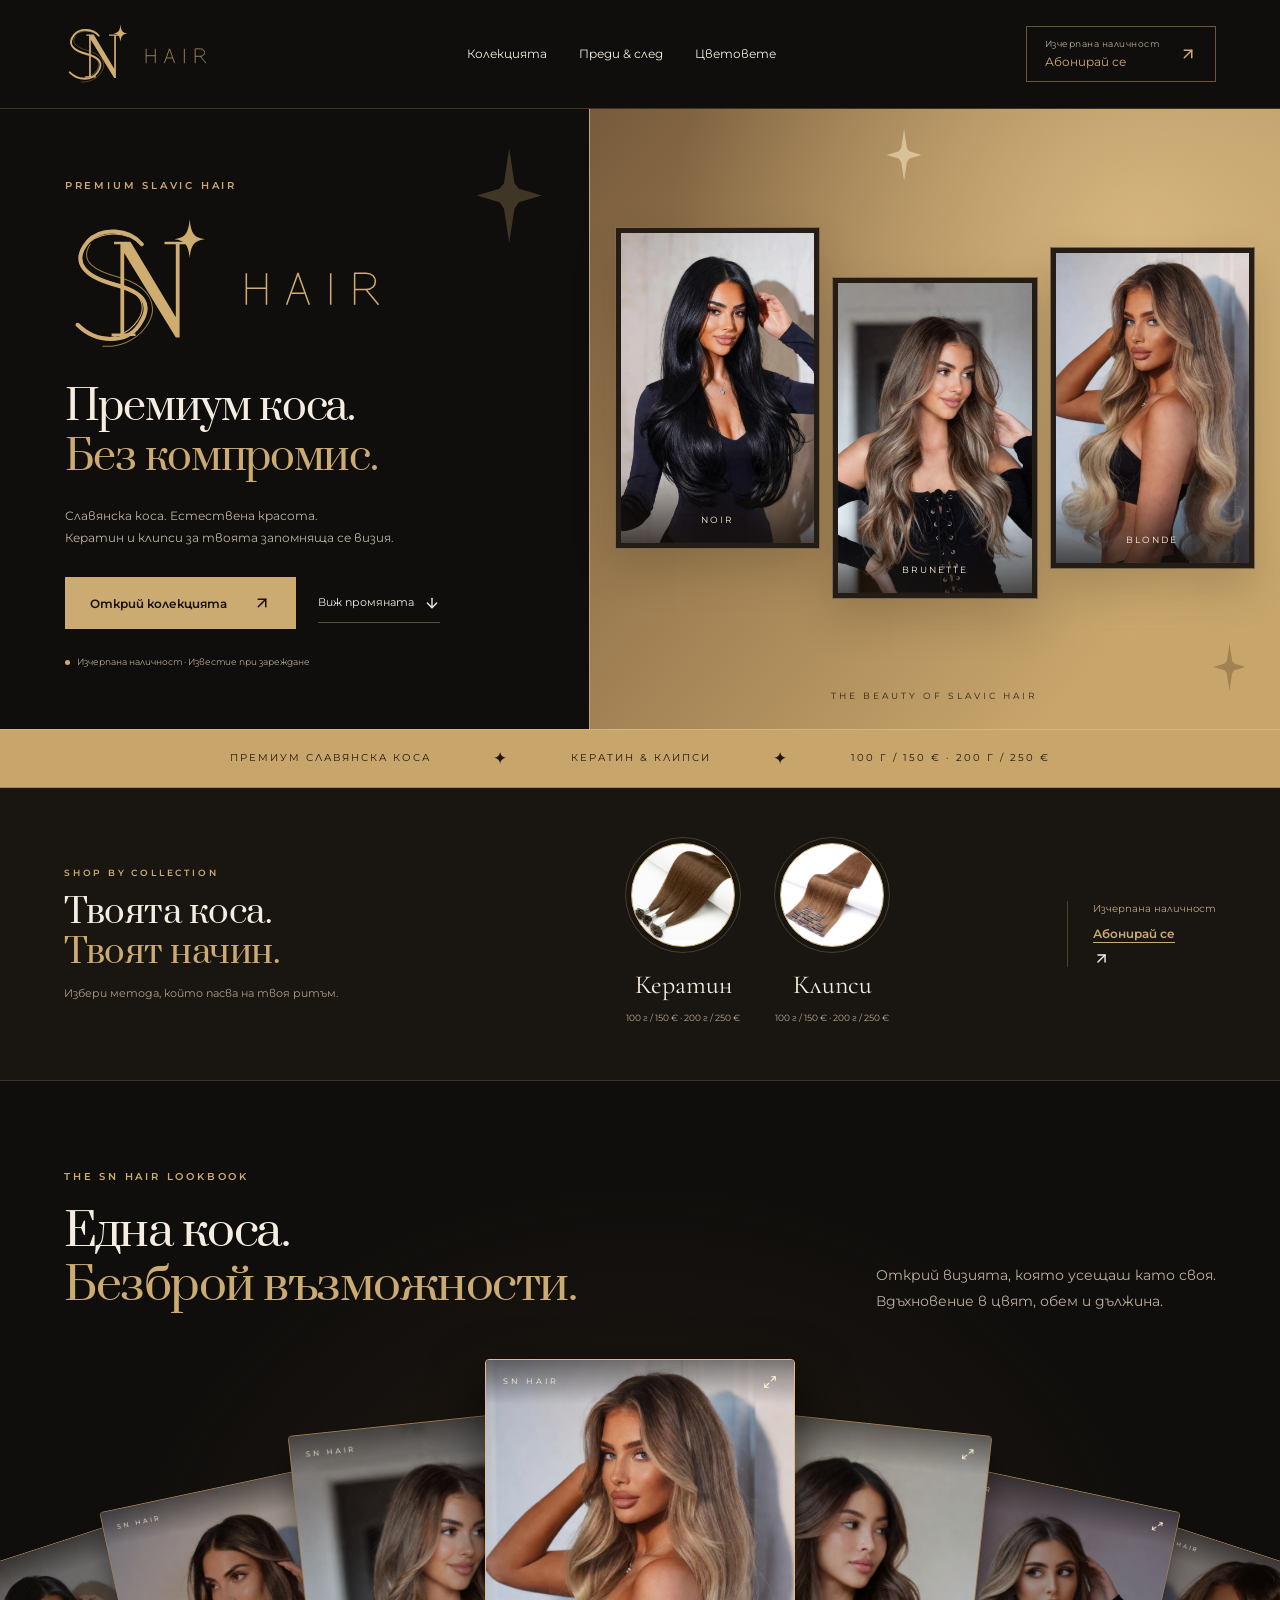
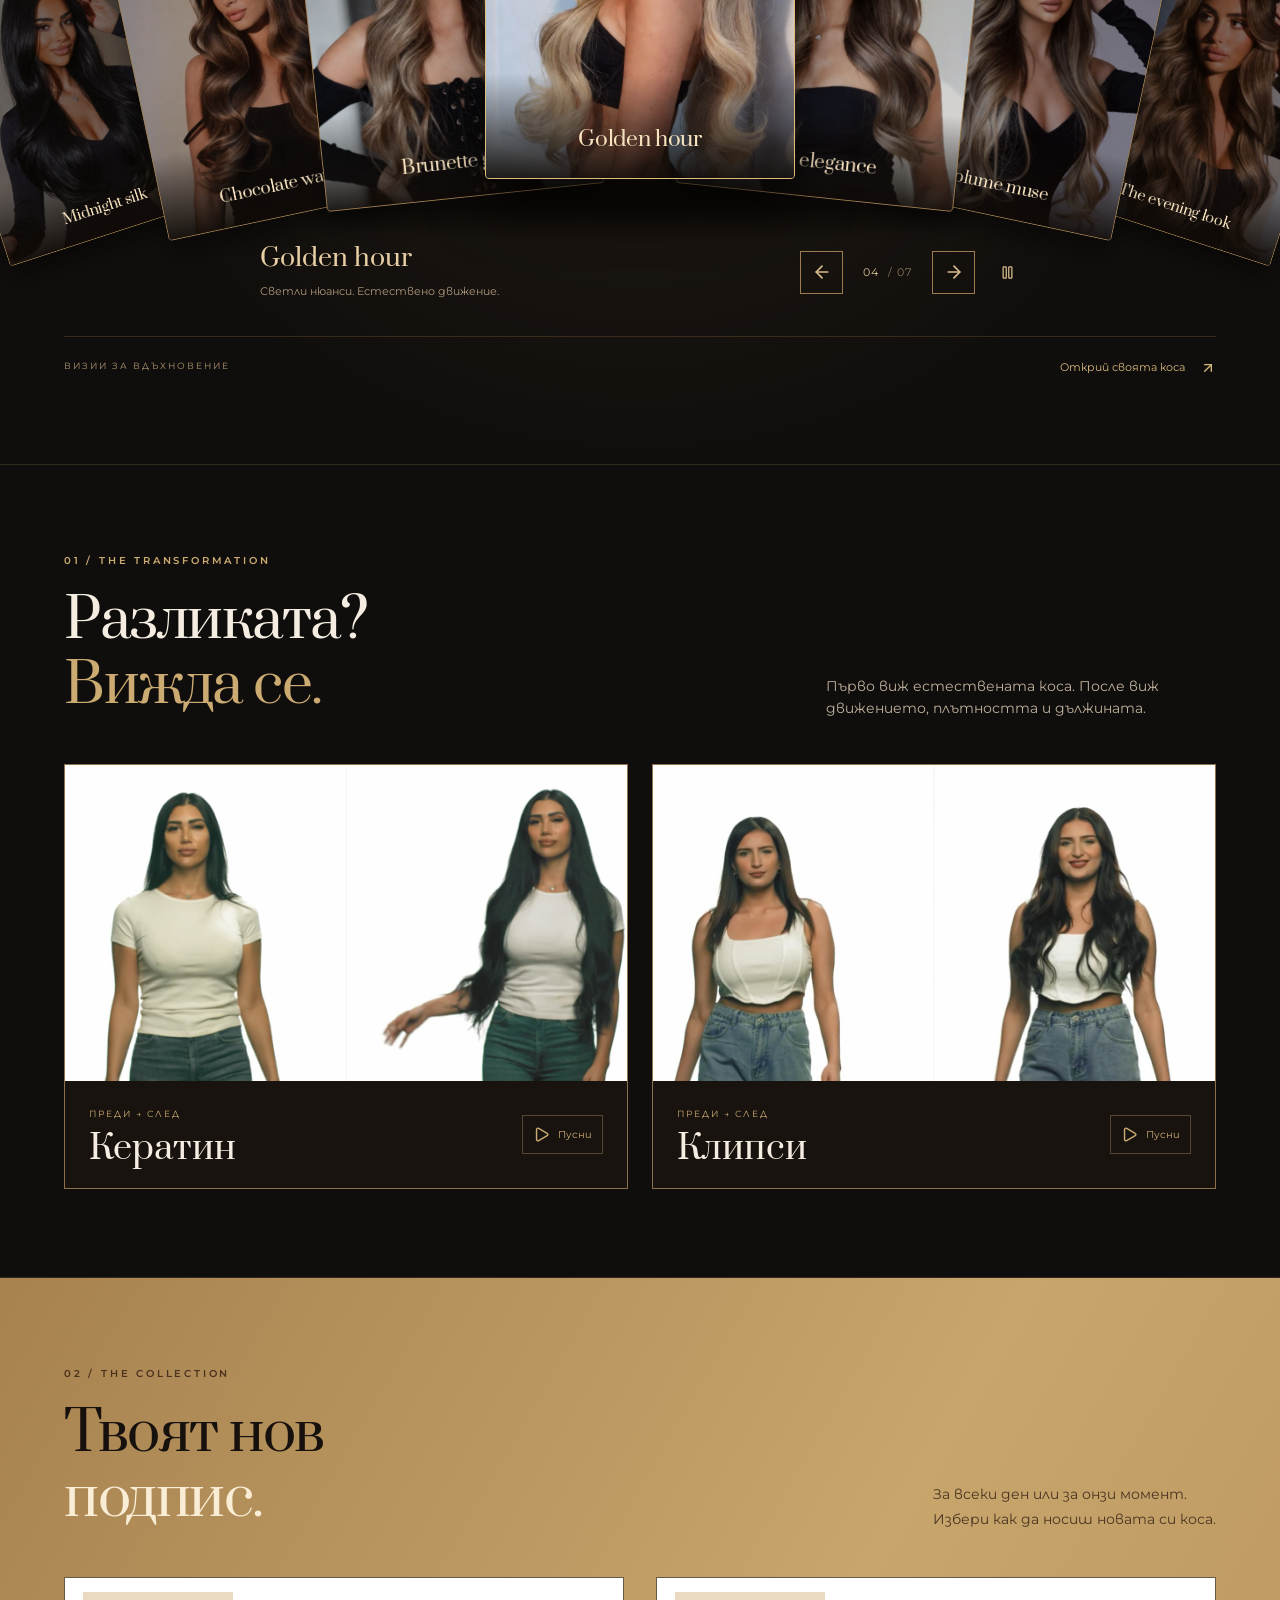
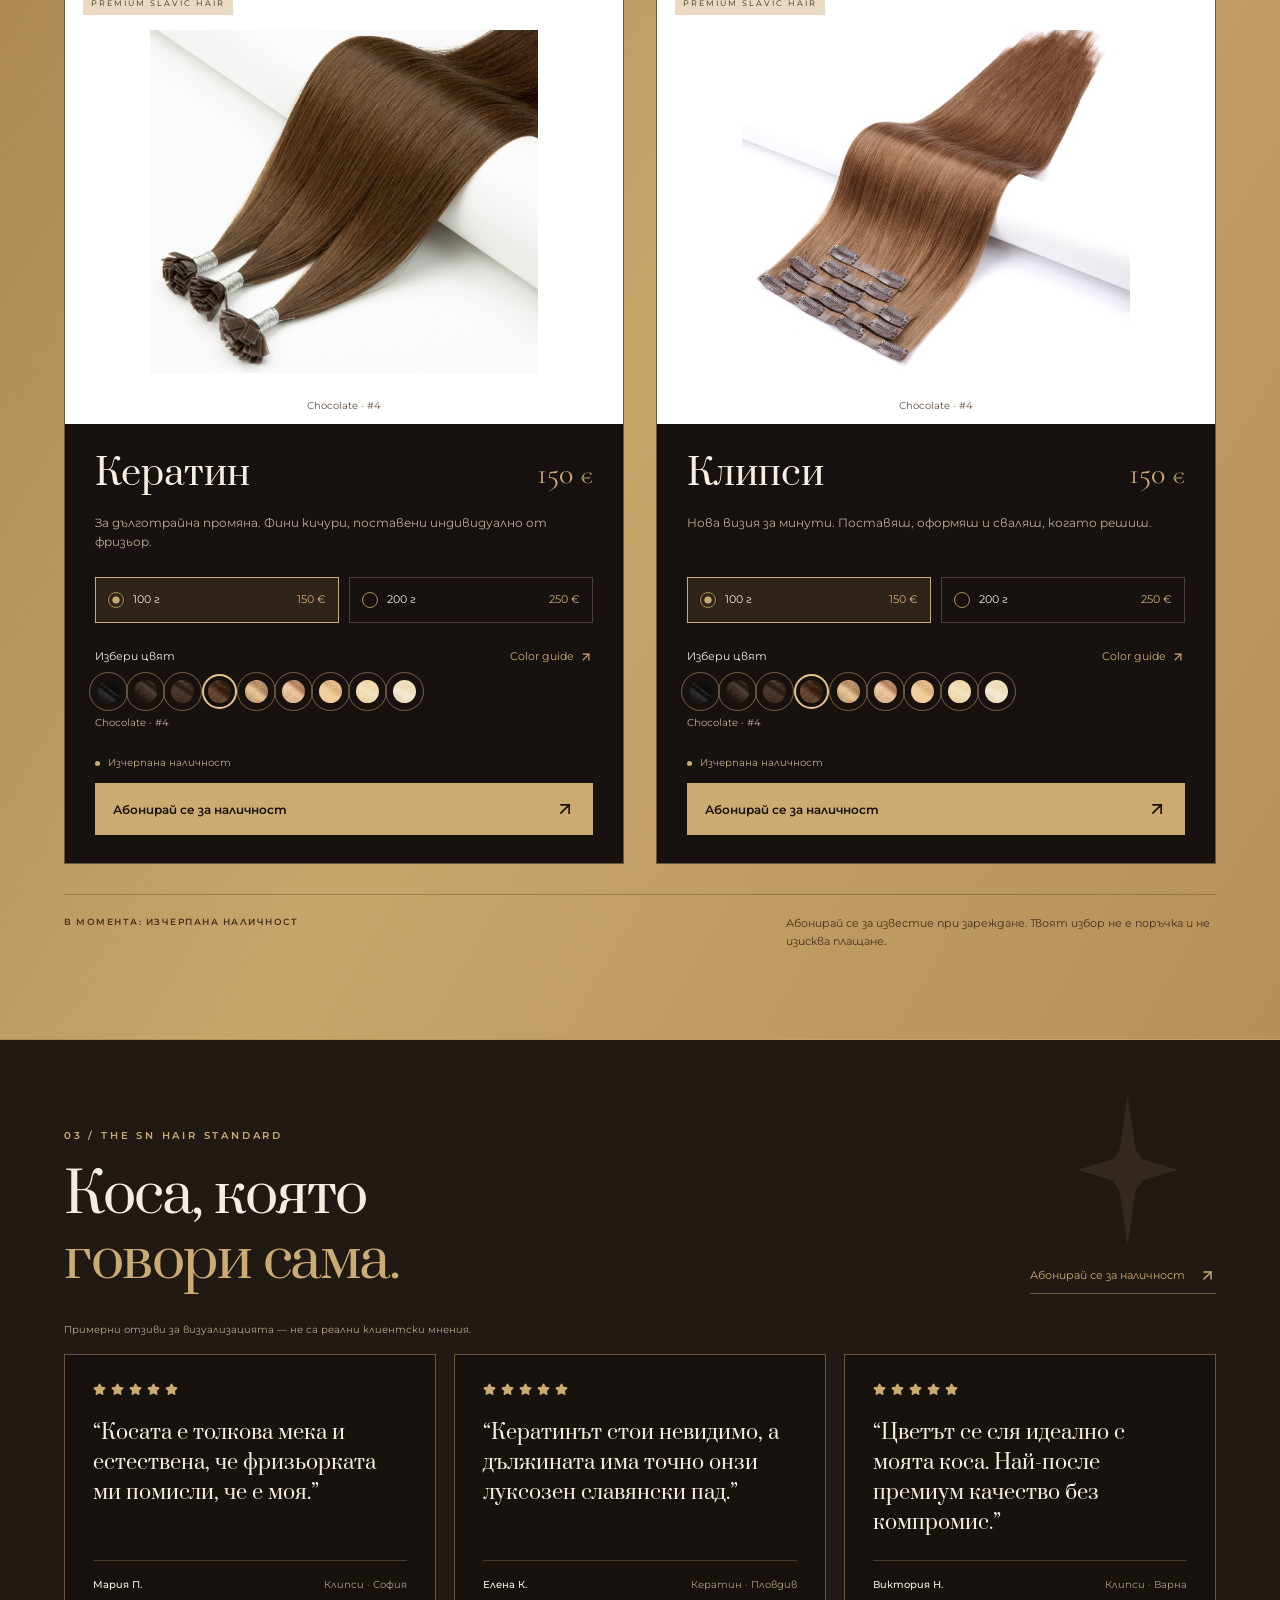
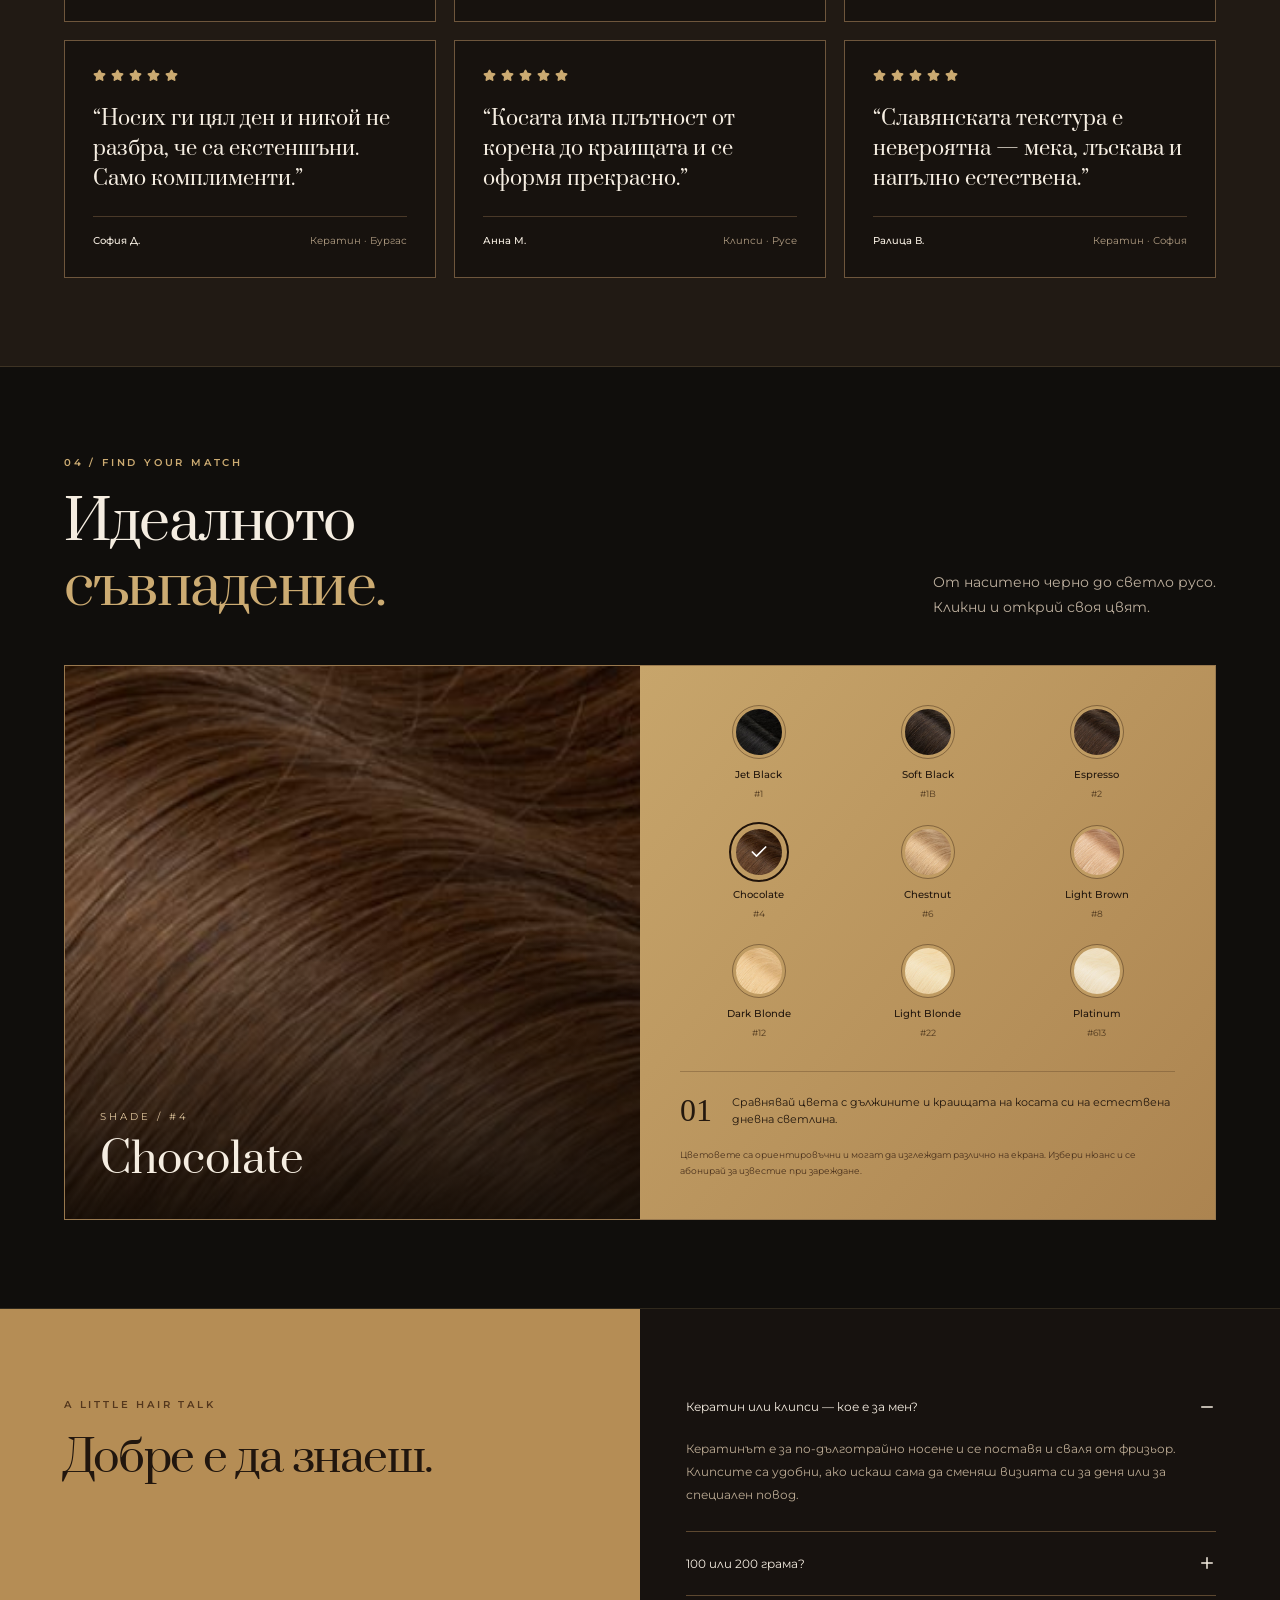
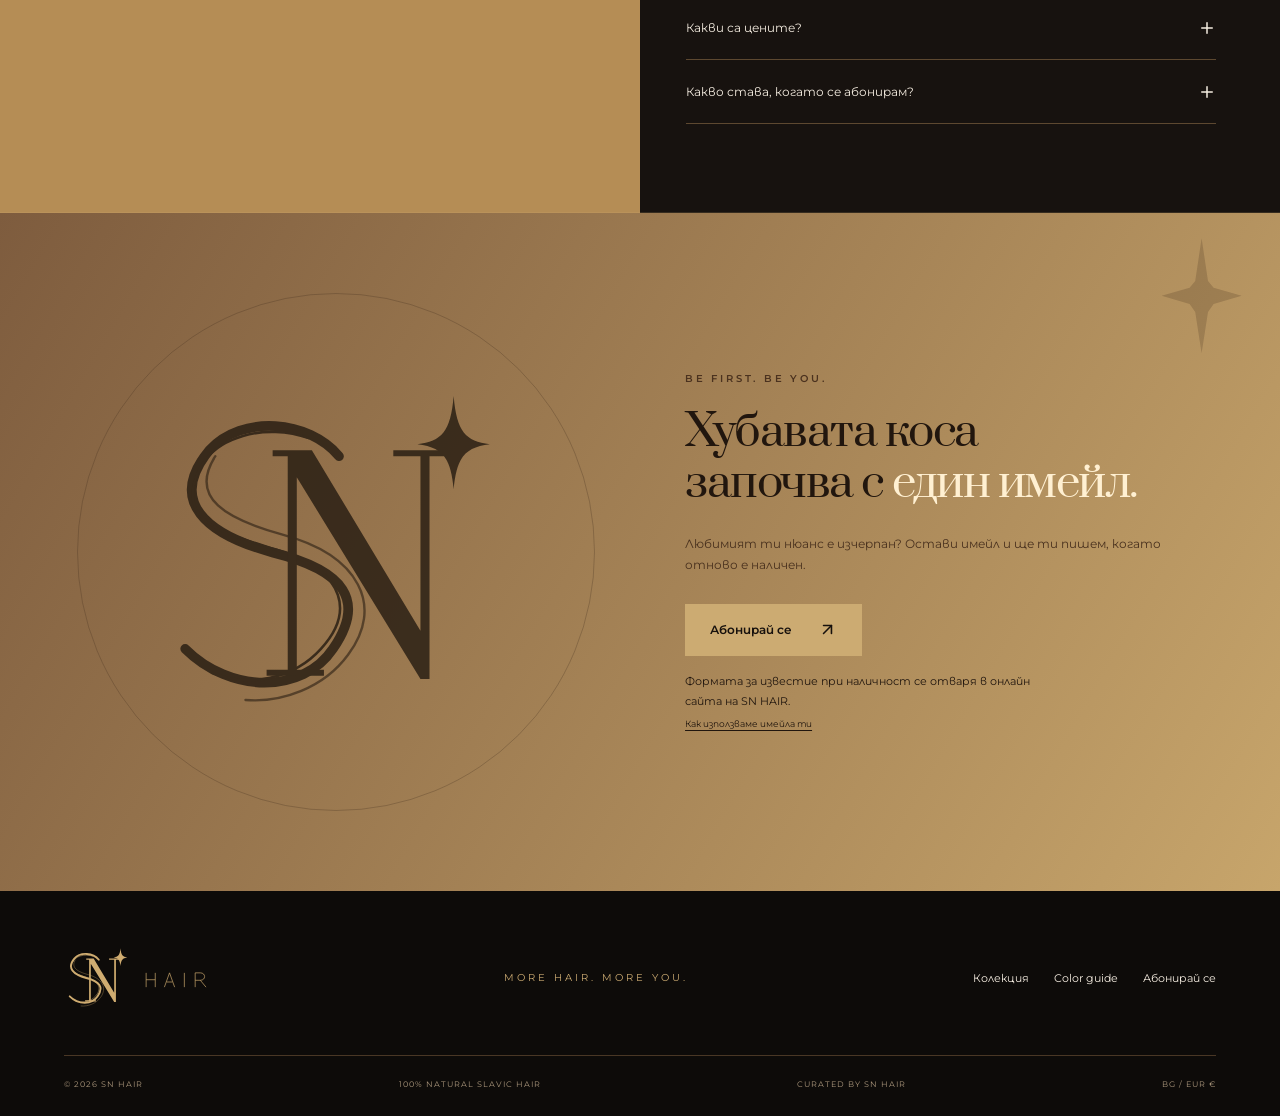
==== index.html @ db00b66c "Add files via upload" ====
<!doctype html><html lang="bg"><head><meta charset="utf-8"><meta name="viewport" content="width=device-width,initial-scale=1"><meta name="theme-color" content="#100e0c"><meta name="description" content="SN HAIR — премиум славянска коса. Кератин и клипси. 100 г — 150 €, 200 г — 250 €."><title>SN HAIR — Премиум славянска коса</title><link rel="icon" type="image/svg+xml" href="./favicon.svg"><link rel="stylesheet" href="./style.css"><script defer src="./main.js"></script></head><body><div id="root"></div><noscript>За разглеждане на колекцията включи JavaScript в браузъра си.</noscript></body></html>
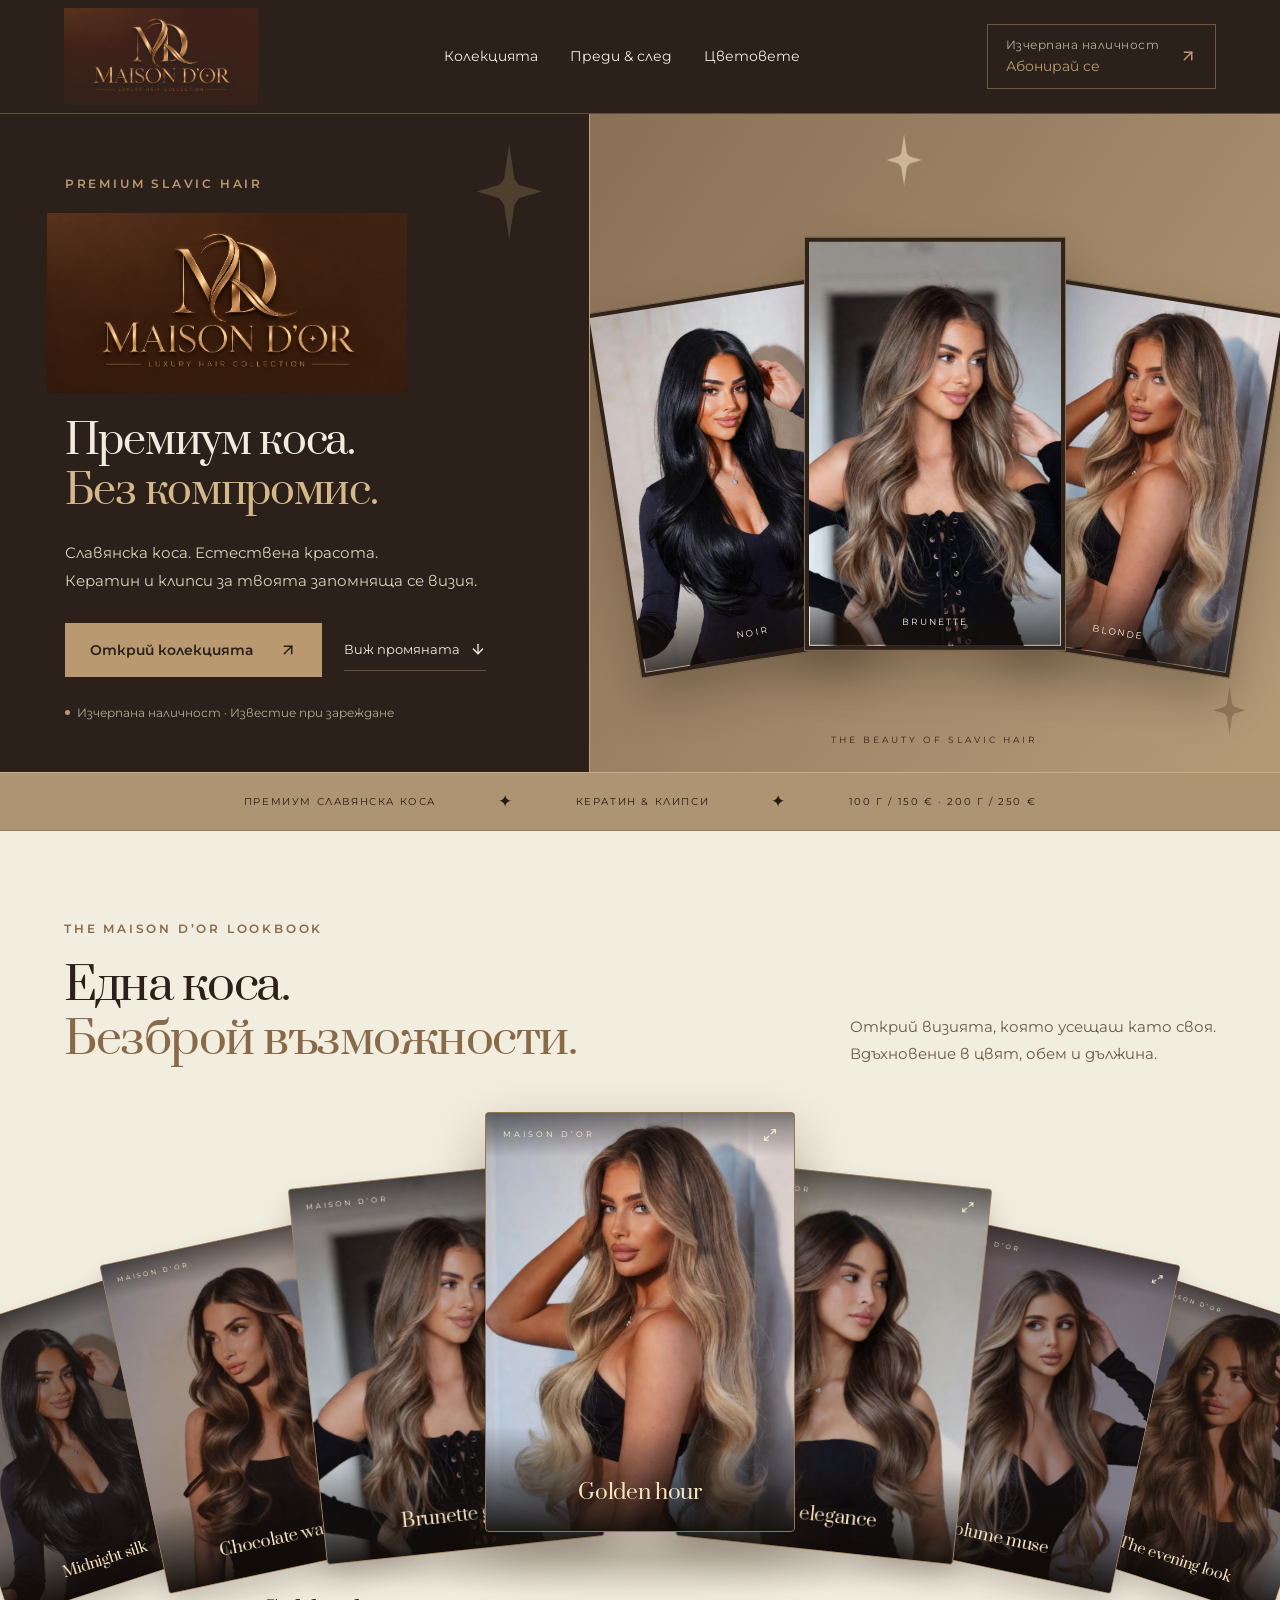
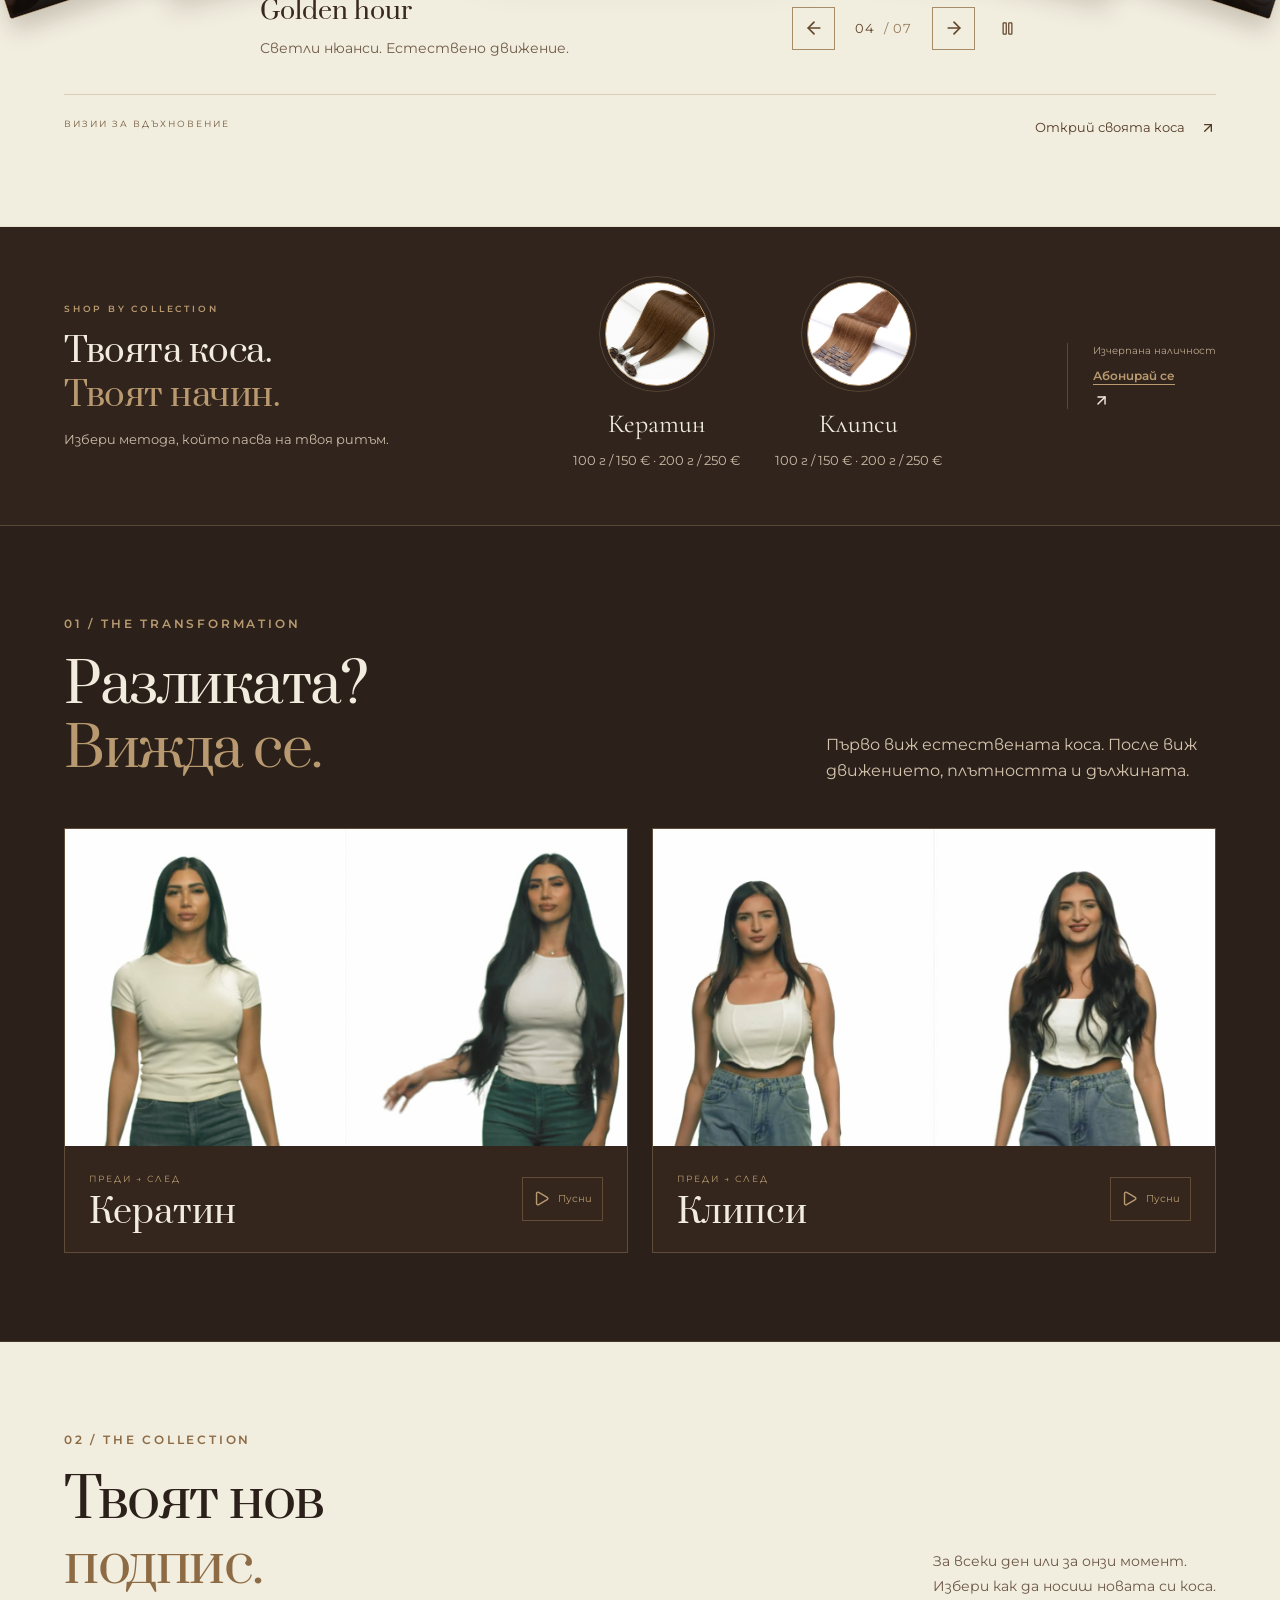
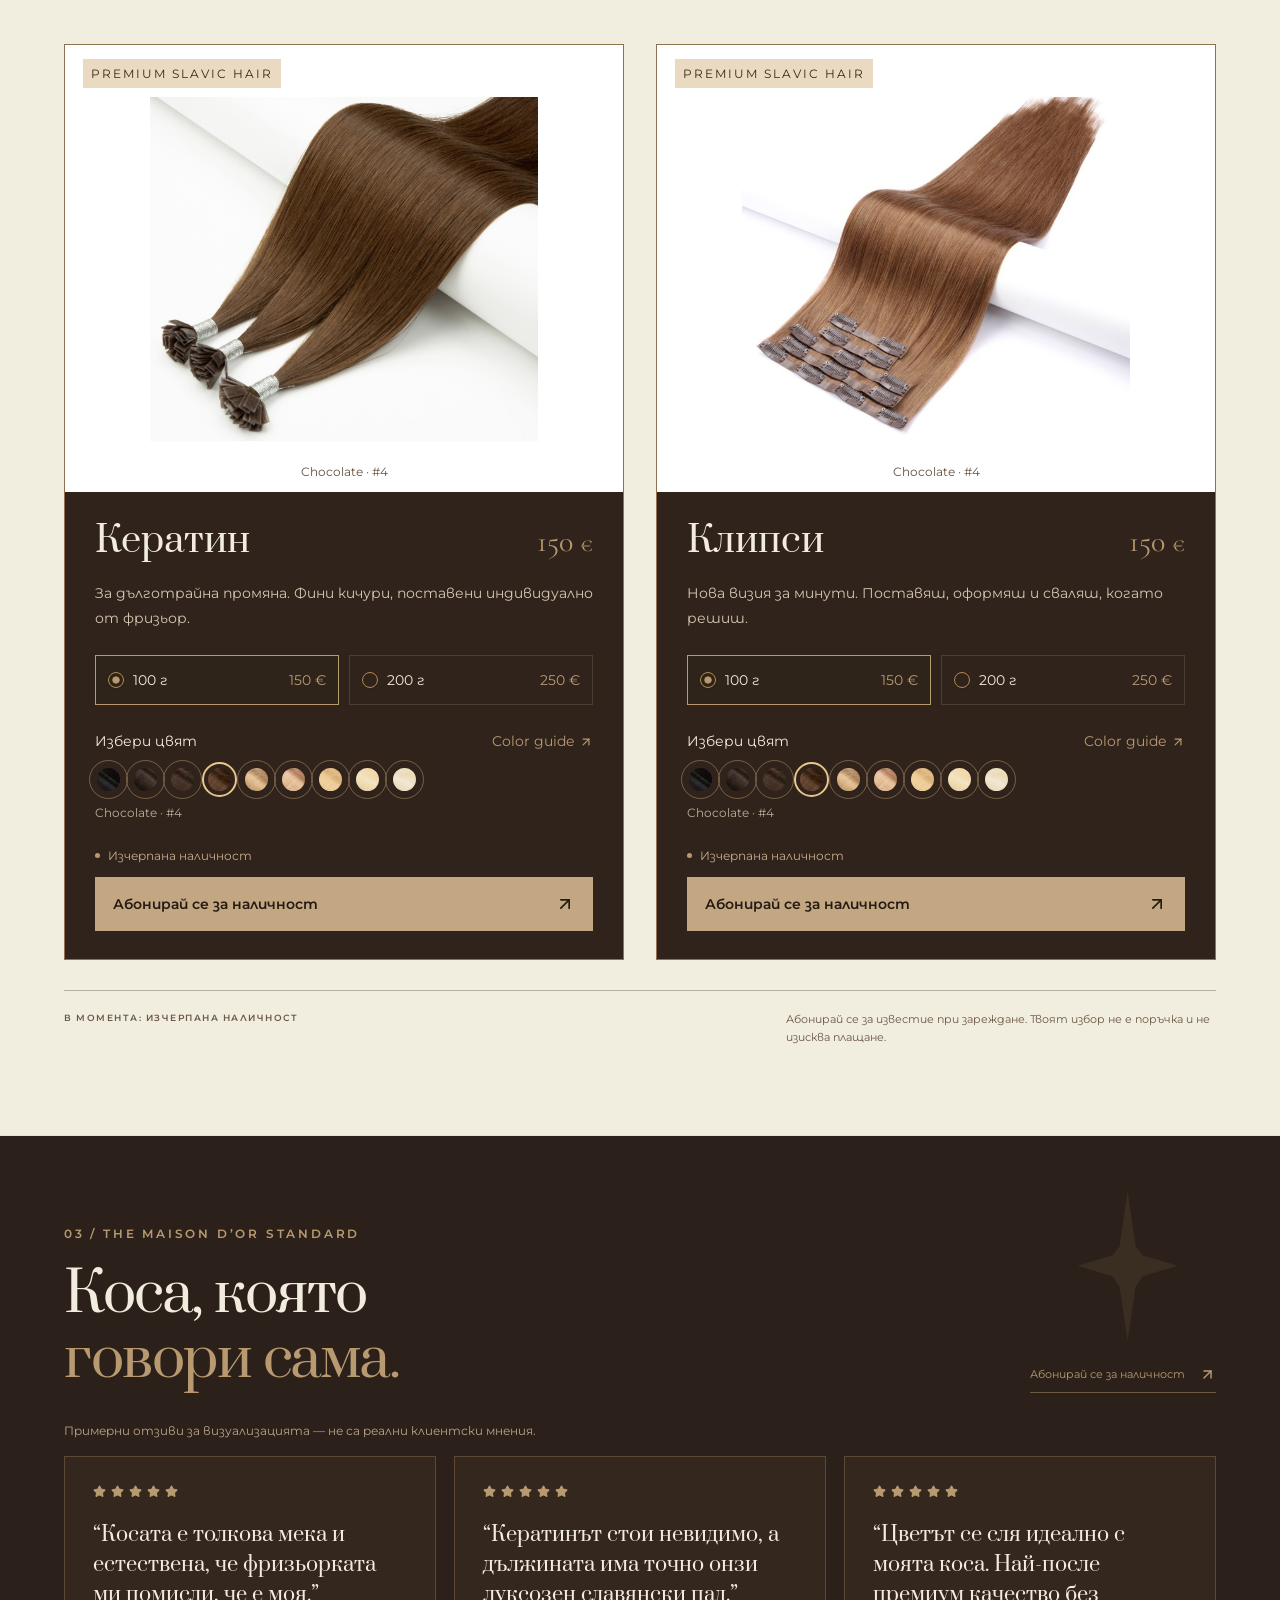
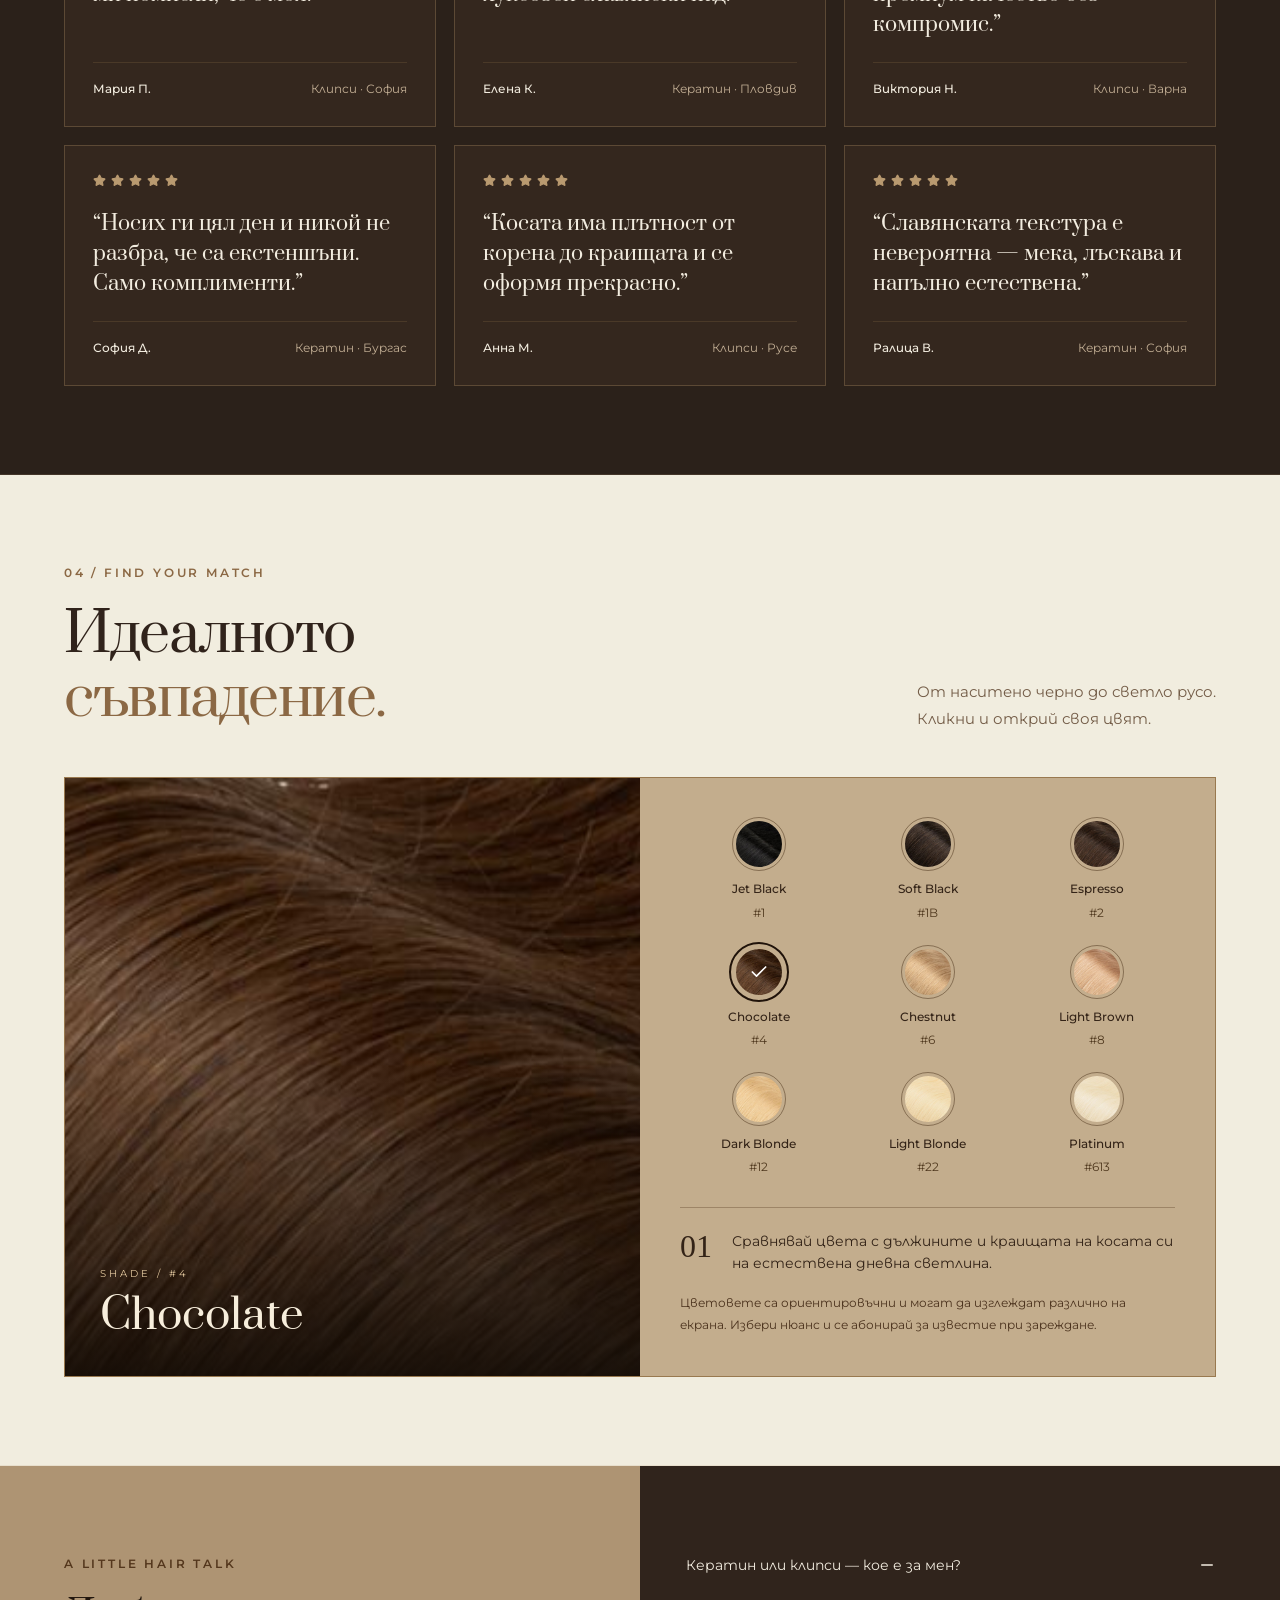
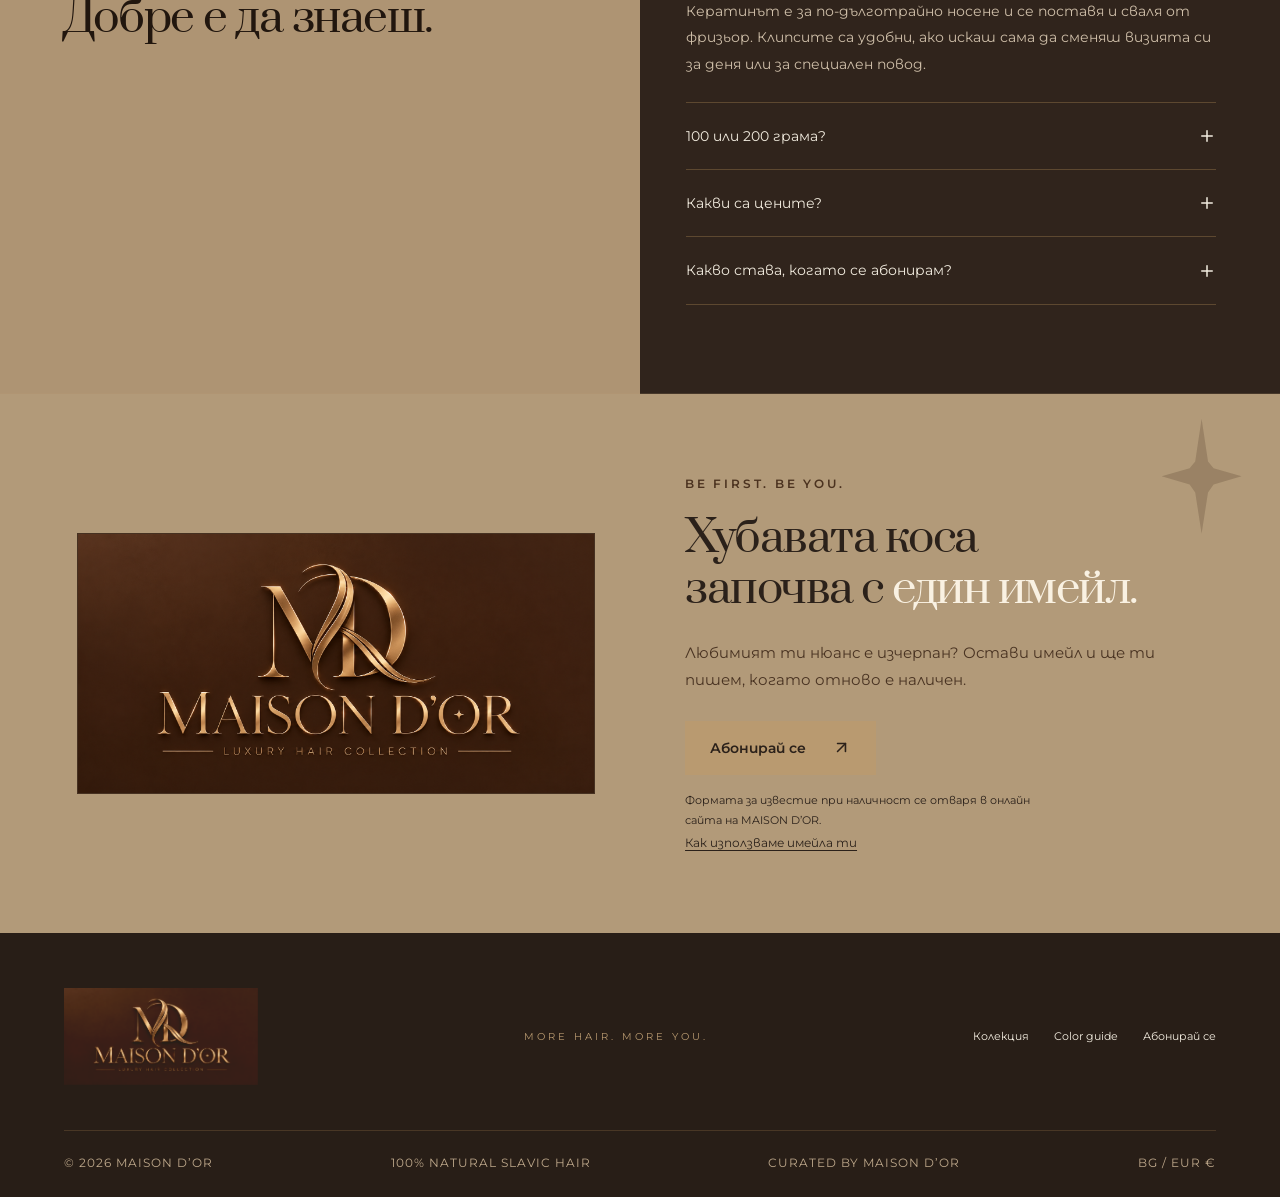
==== commit 97ed3158: "Add files via upload" ====
--- a/index.html
+++ b/index.html
@@ -1 +1 @@
-<!doctype html><html lang="bg"><head><meta charset="utf-8"><meta name="viewport" content="width=device-width,initial-scale=1"><meta name="theme-color" content="#100e0c"><meta name="description" content="SN HAIR — премиум славянска коса. Кератин и клипси. 100 г — 150 €, 200 г — 250 €."><title>SN HAIR — Премиум славянска коса</title><link rel="icon" type="image/svg+xml" href="./favicon.svg"><link rel="stylesheet" href="./style.css"><script defer src="./main.js"></script></head><body><div id="root"></div><noscript>За разглеждане на колекцията включи JavaScript в браузъра си.</noscript></body></html>+<!doctype html><html lang="bg"><head><meta charset="utf-8"><meta name="viewport" content="width=device-width,initial-scale=1"><meta name="theme-color" content="#2b211a"><meta name="description" content="MAISON D’OR — премиум славянска коса. Кератин и клипси. 100 г — 150 €, 200 г — 250 €."><title>MAISON D’OR — Премиум славянска коса</title><link rel="icon" type="image/svg+xml" href="./favicon.svg"><link rel="stylesheet" href="./style.css"><script defer src="./main.js"></script></head><body><div id="root"></div><noscript>За разглеждане на колекцията включи JavaScript в браузъра си.</noscript></body></html>
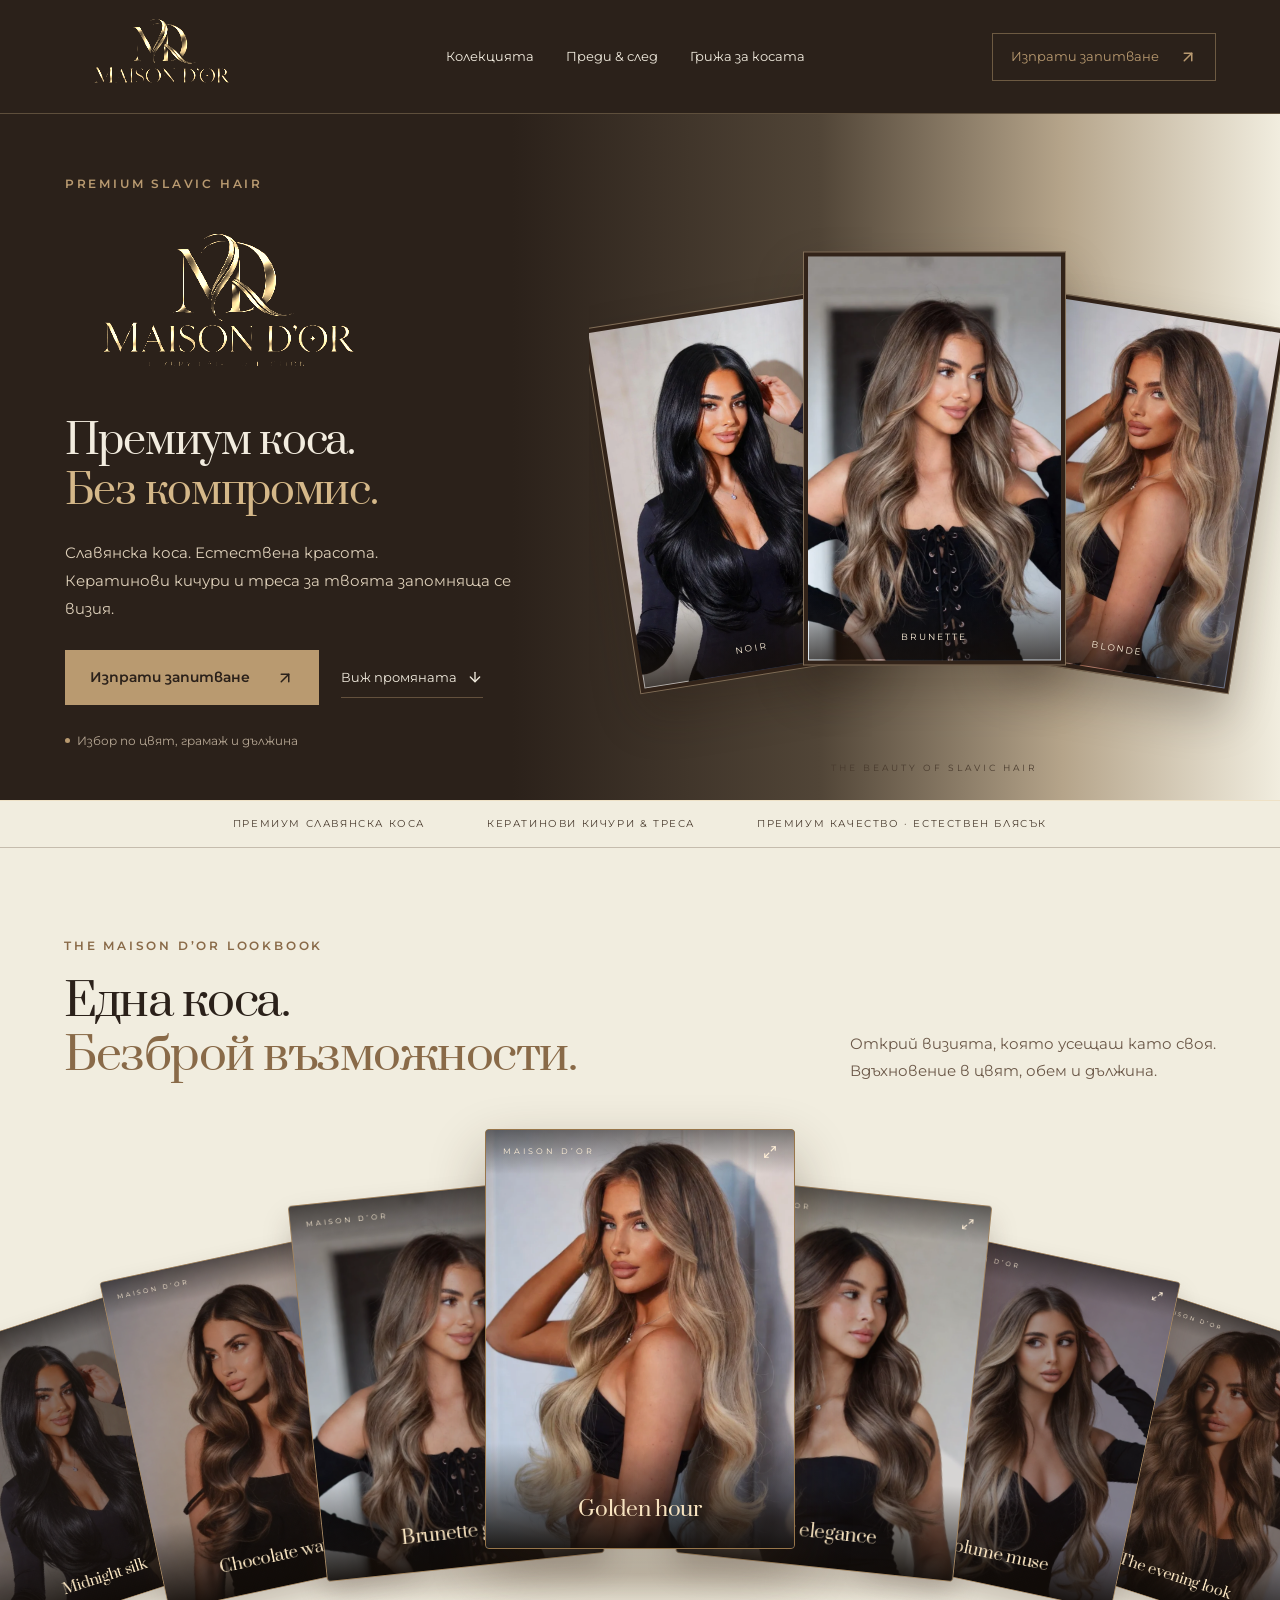
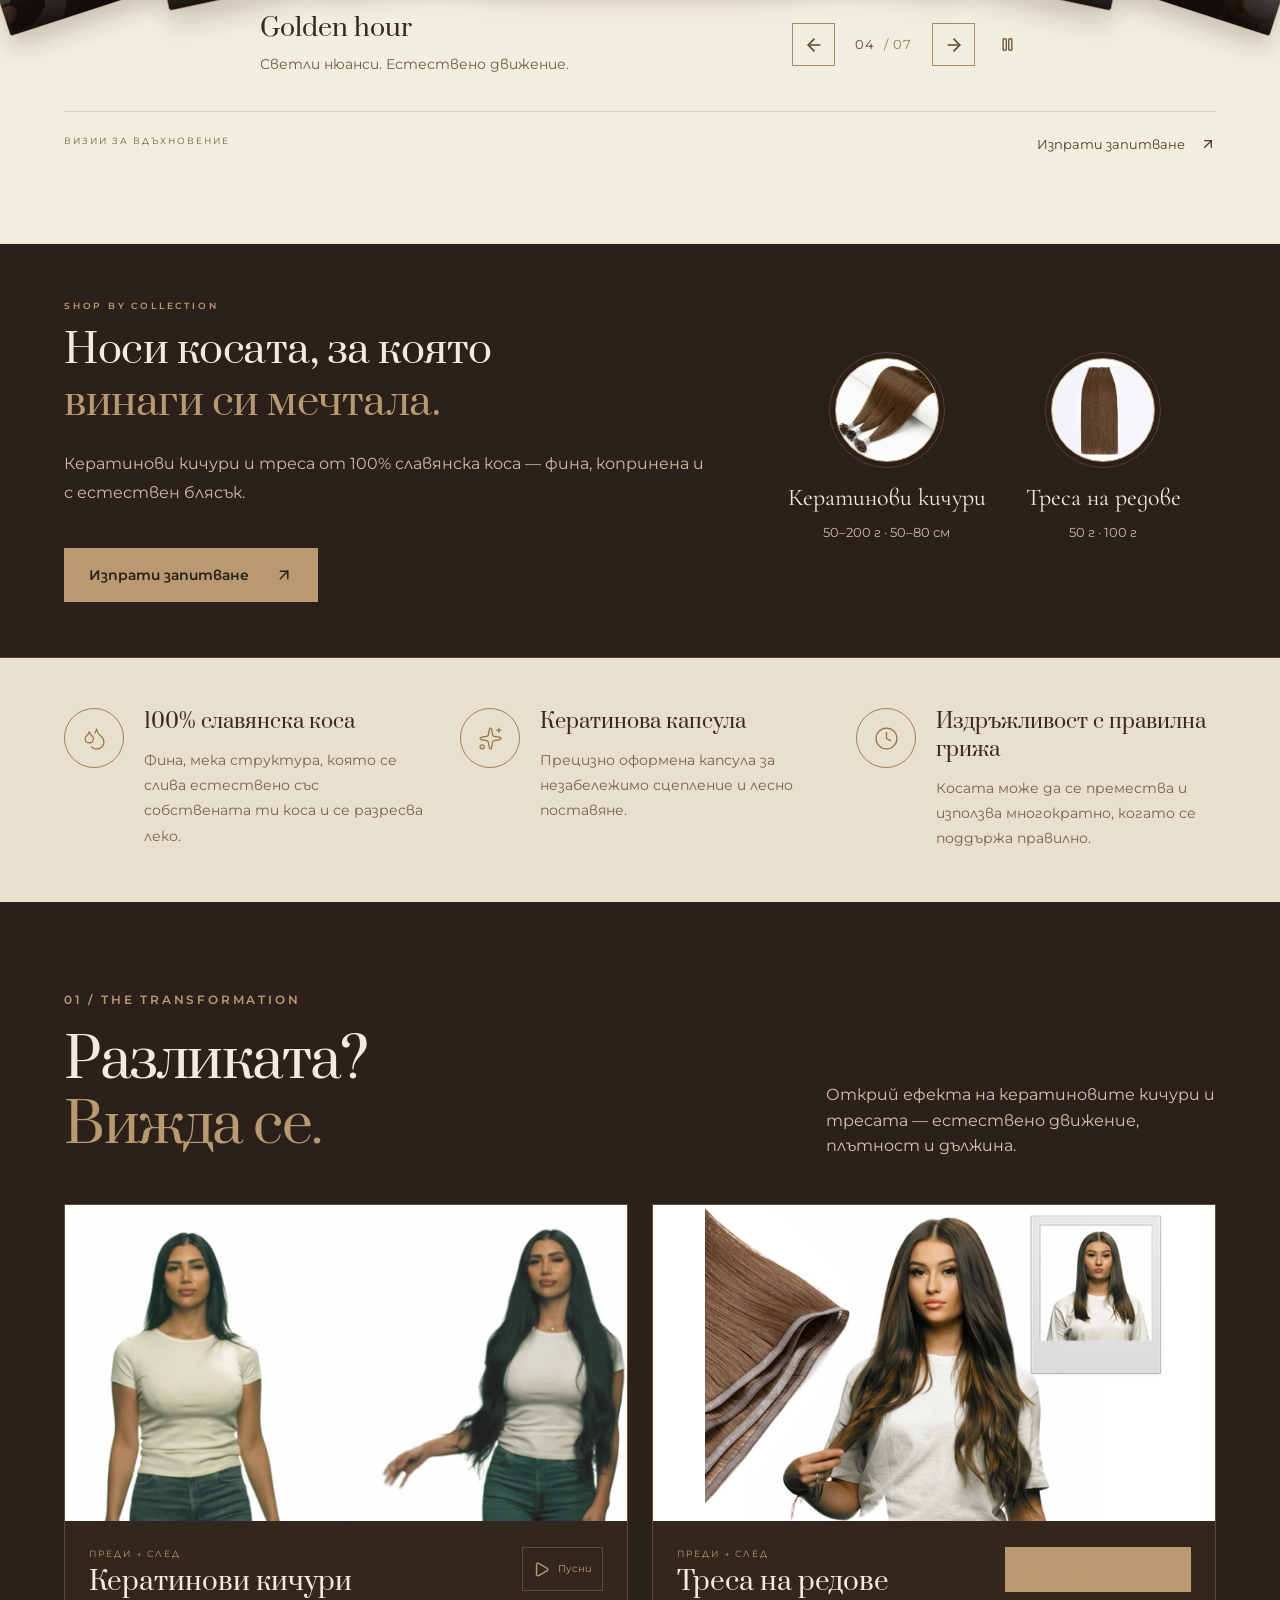
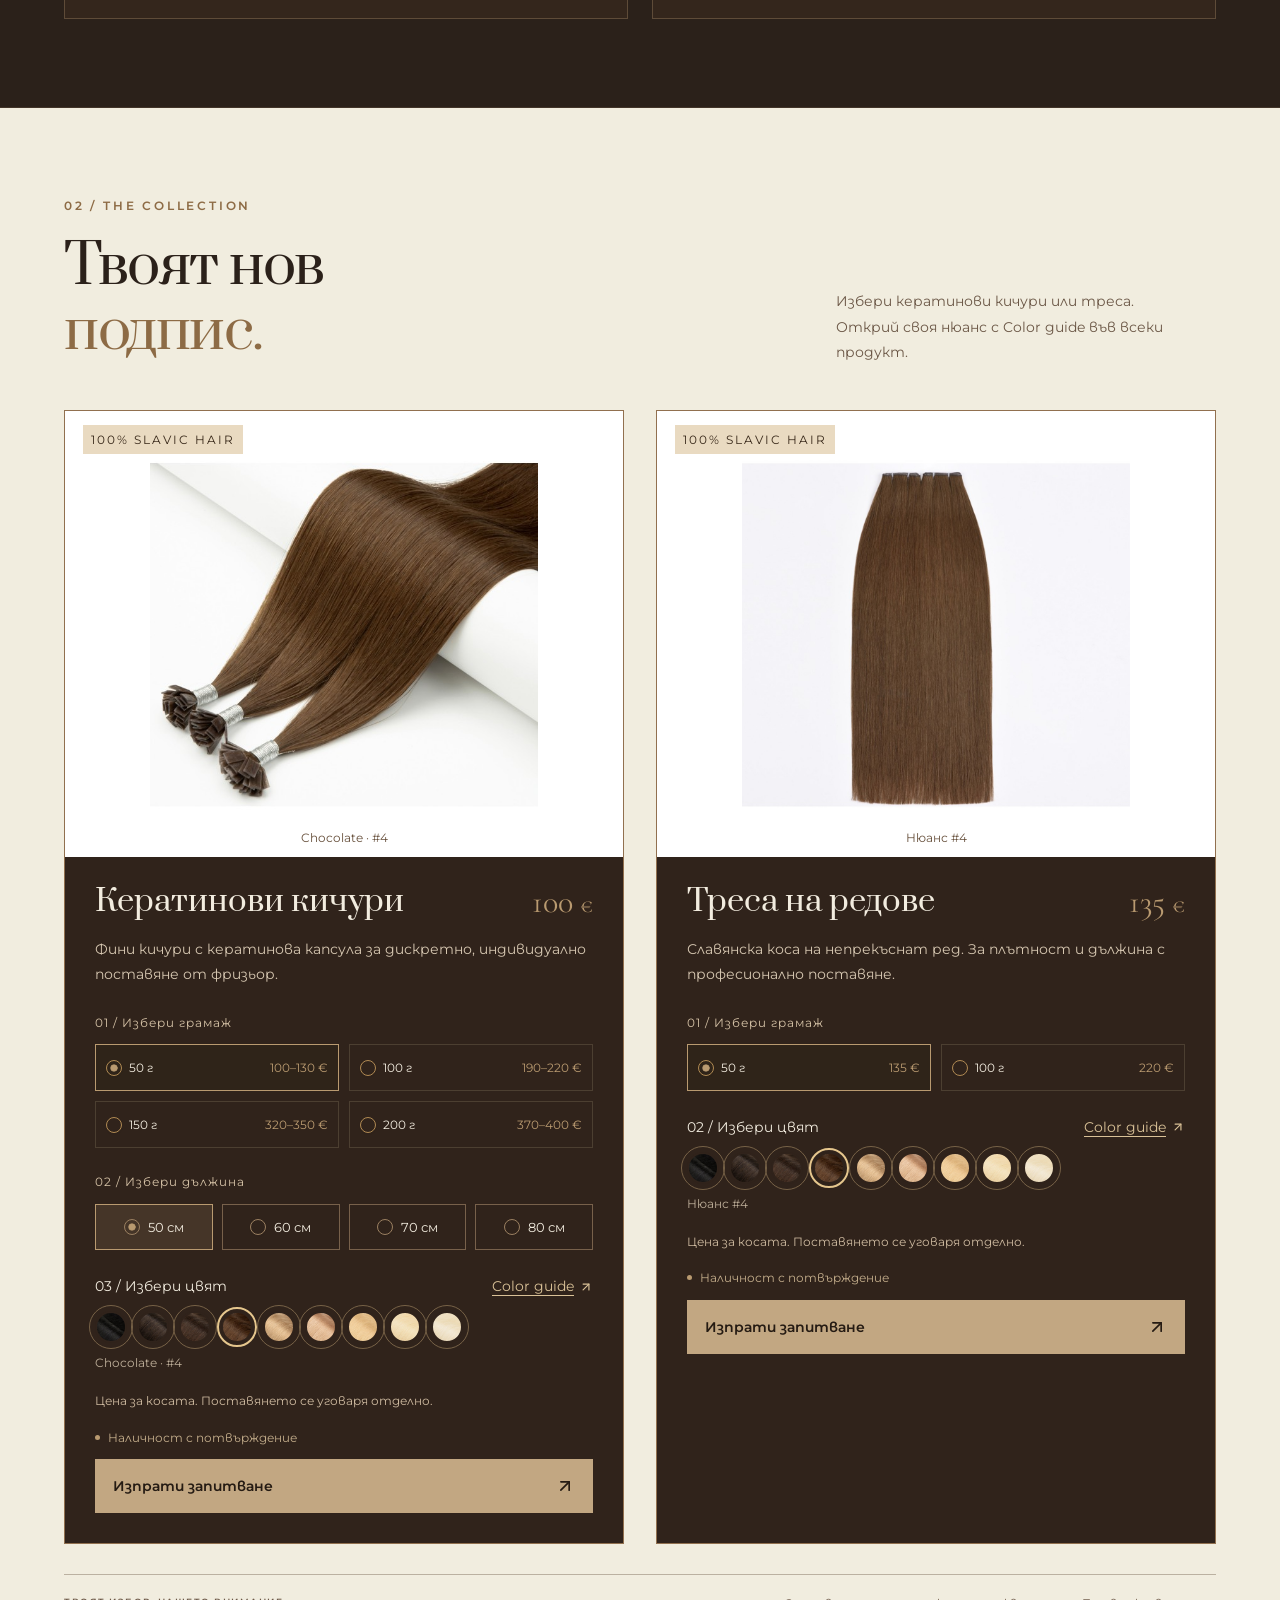
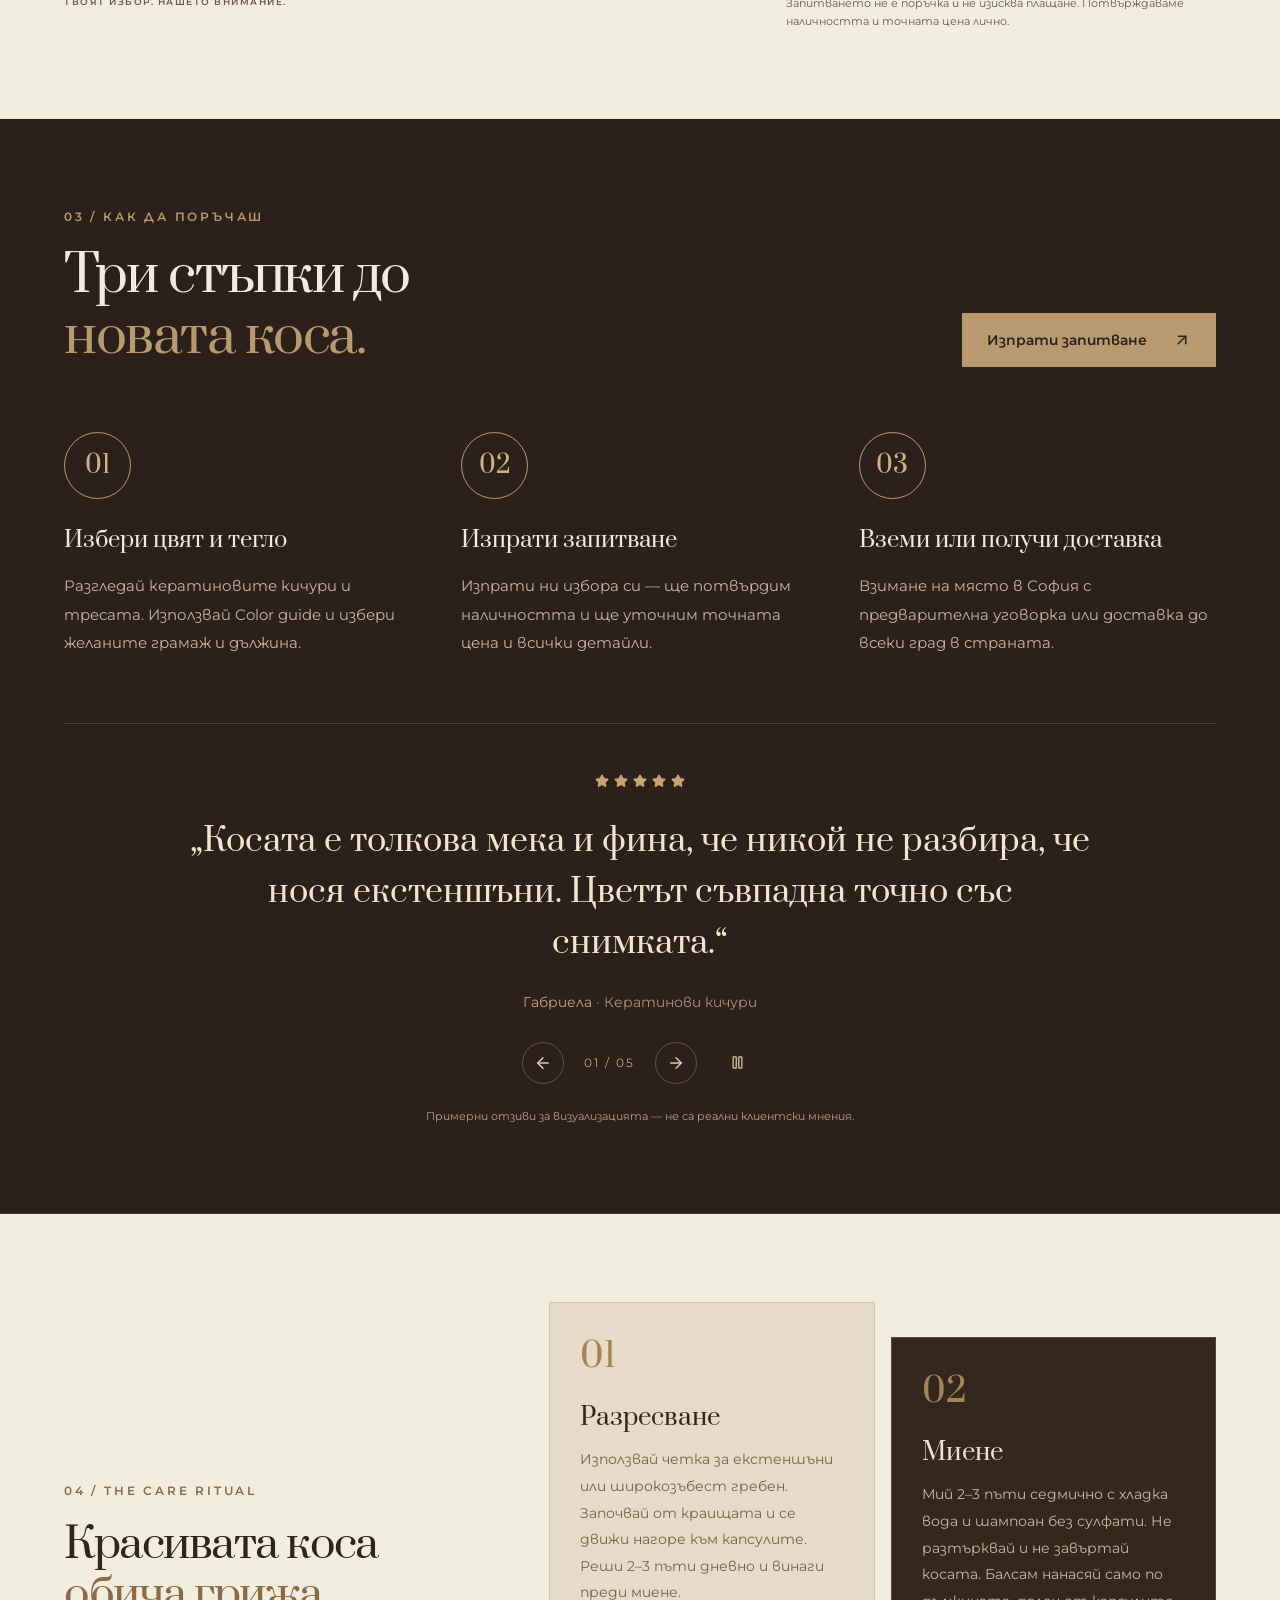
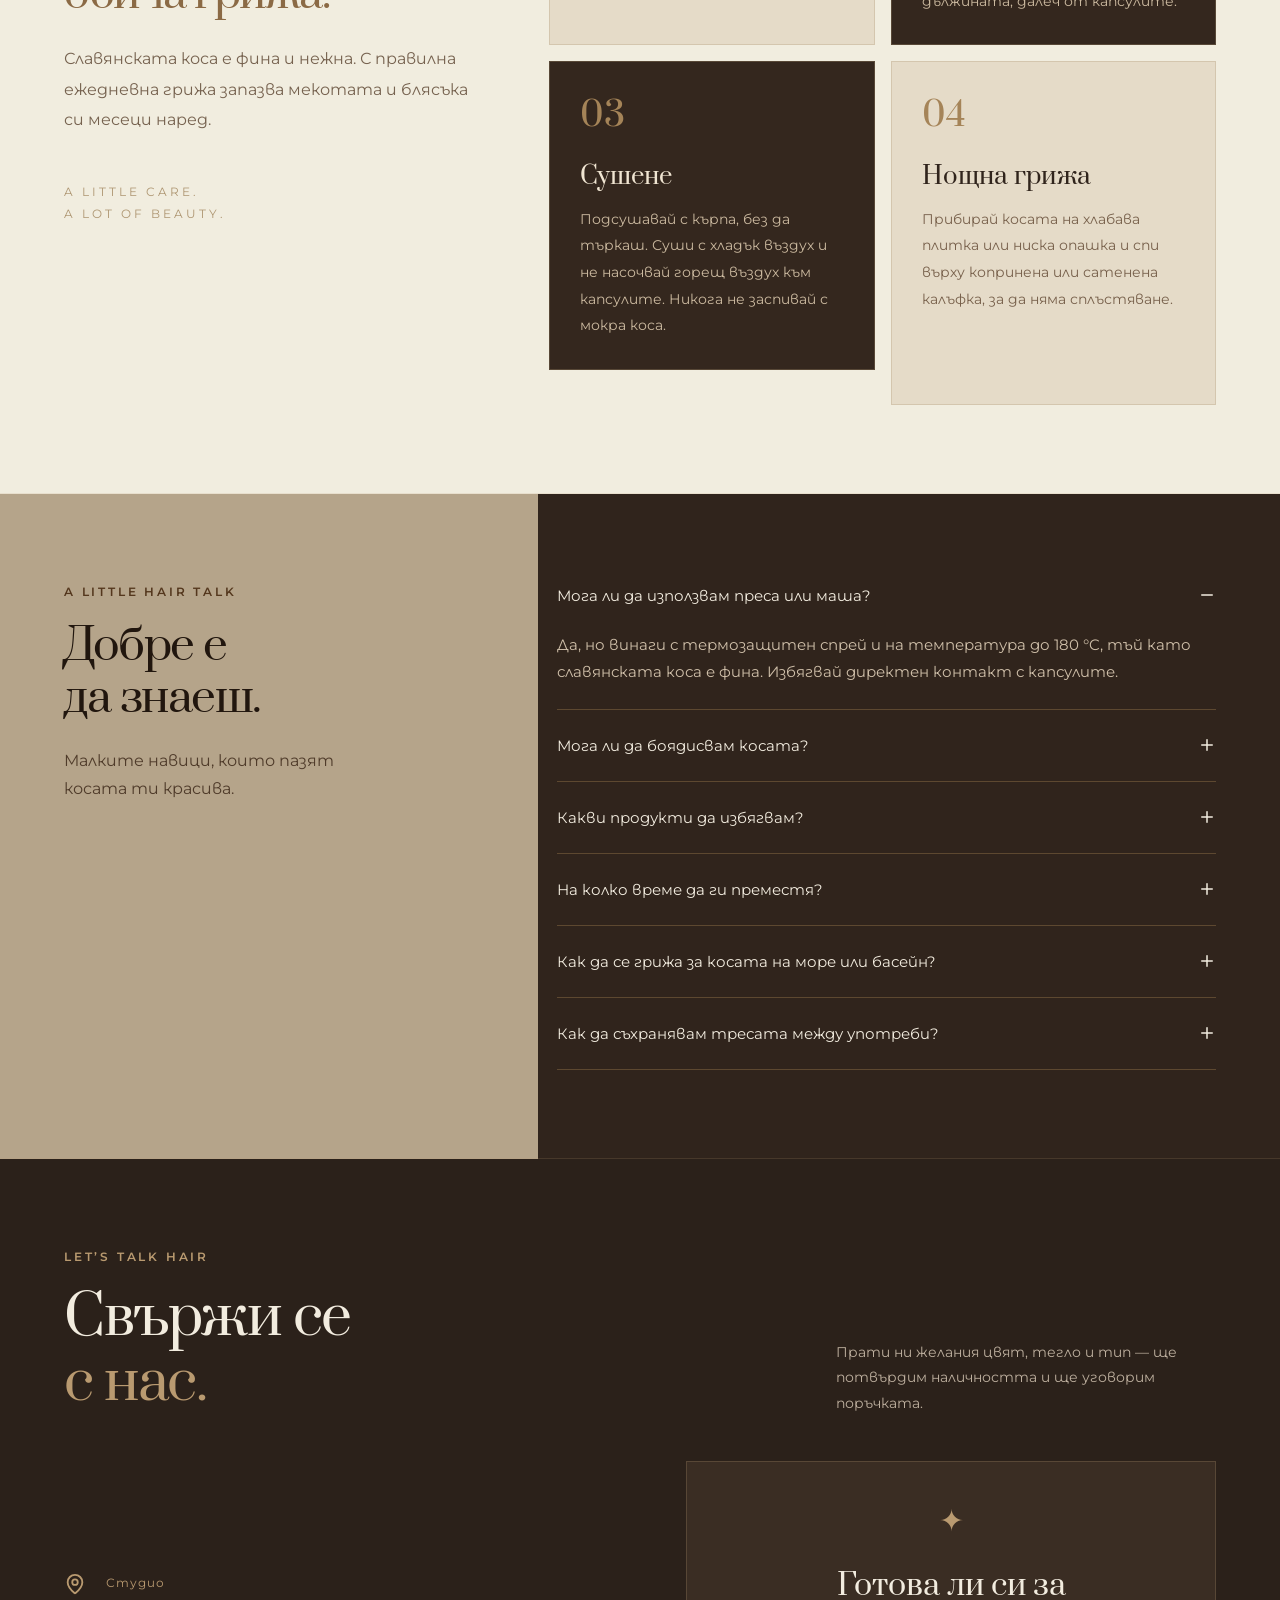
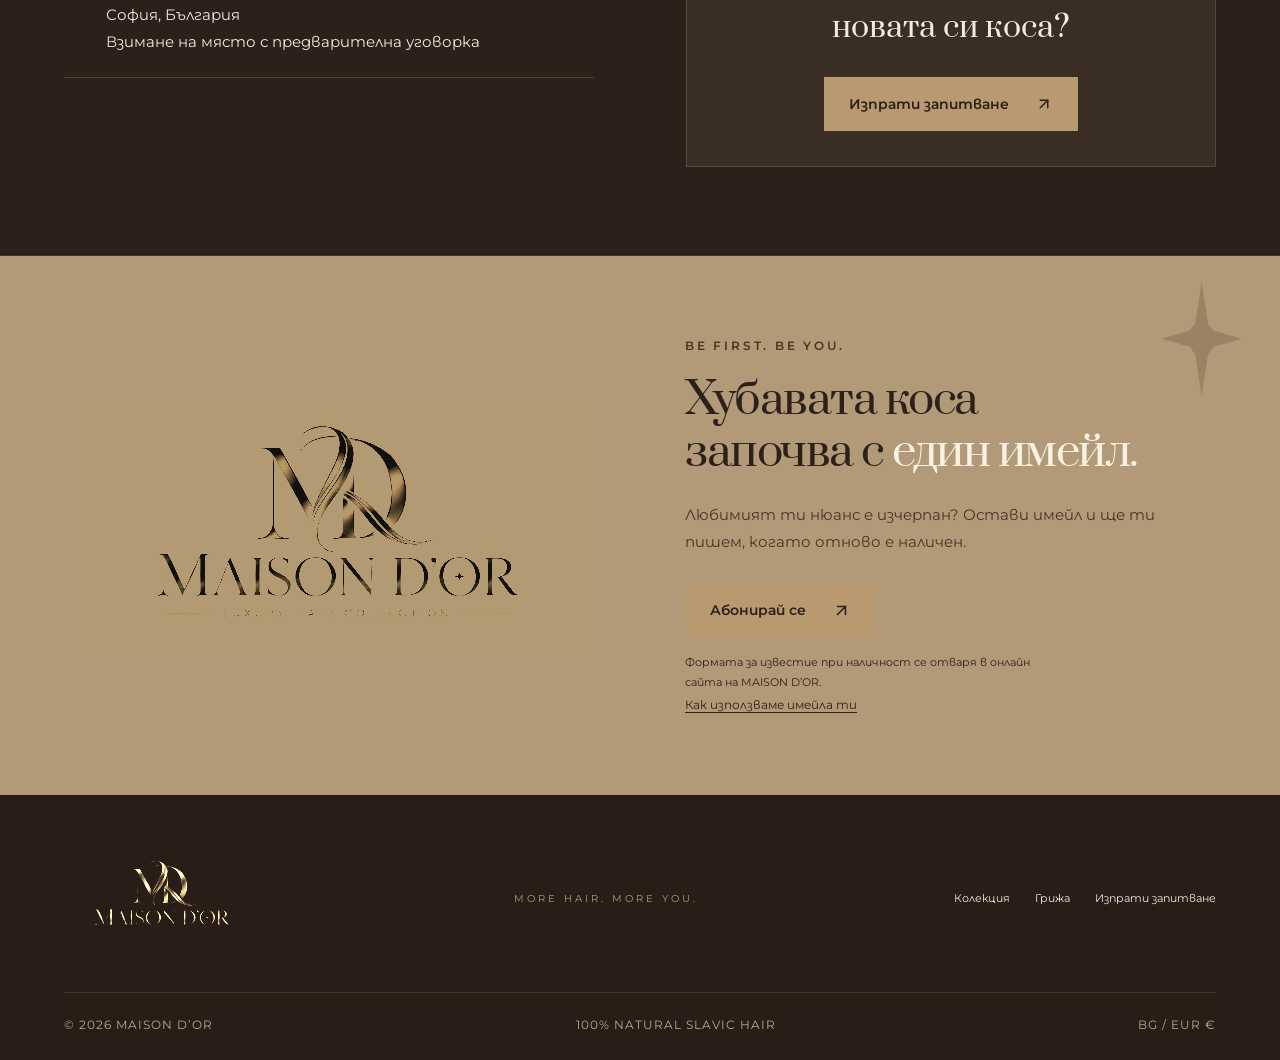
==== commit af934950: "Add files via upload" ====
--- a/index.html
+++ b/index.html
@@ -1 +1 @@
-<!doctype html><html lang="bg"><head><meta charset="utf-8"><meta name="viewport" content="width=device-width,initial-scale=1"><meta name="theme-color" content="#2b211a"><meta name="description" content="MAISON D’OR — премиум славянска коса. Кератин и клипси. 100 г — 150 €, 200 г — 250 €."><title>MAISON D’OR — Премиум славянска коса</title><link rel="icon" type="image/svg+xml" href="./favicon.svg"><link rel="stylesheet" href="./style.css"><script defer src="./main.js"></script></head><body><div id="root"></div><noscript>За разглеждане на колекцията включи JavaScript в браузъра си.</noscript></body></html>+<!doctype html><html lang="bg"><head><meta charset="utf-8"><meta name="viewport" content="width=device-width,initial-scale=1"><meta name="theme-color" content="#2b211a"><meta name="description" content="MAISON D’OR — премиум славянска коса. Кератинови кичури и треса на редове. Избери цвят, грамаж и дължина."><title>MAISON D’OR — Премиум славянска коса</title><link rel="icon" type="image/svg+xml" href="./favicon.svg"><link rel="stylesheet" href="./style.css"><script src="./contact.js"></script><script defer src="./main.js"></script></head><body><div id="root"></div><noscript>За разглеждане на колекцията включи JavaScript в браузъра си.</noscript></body></html>
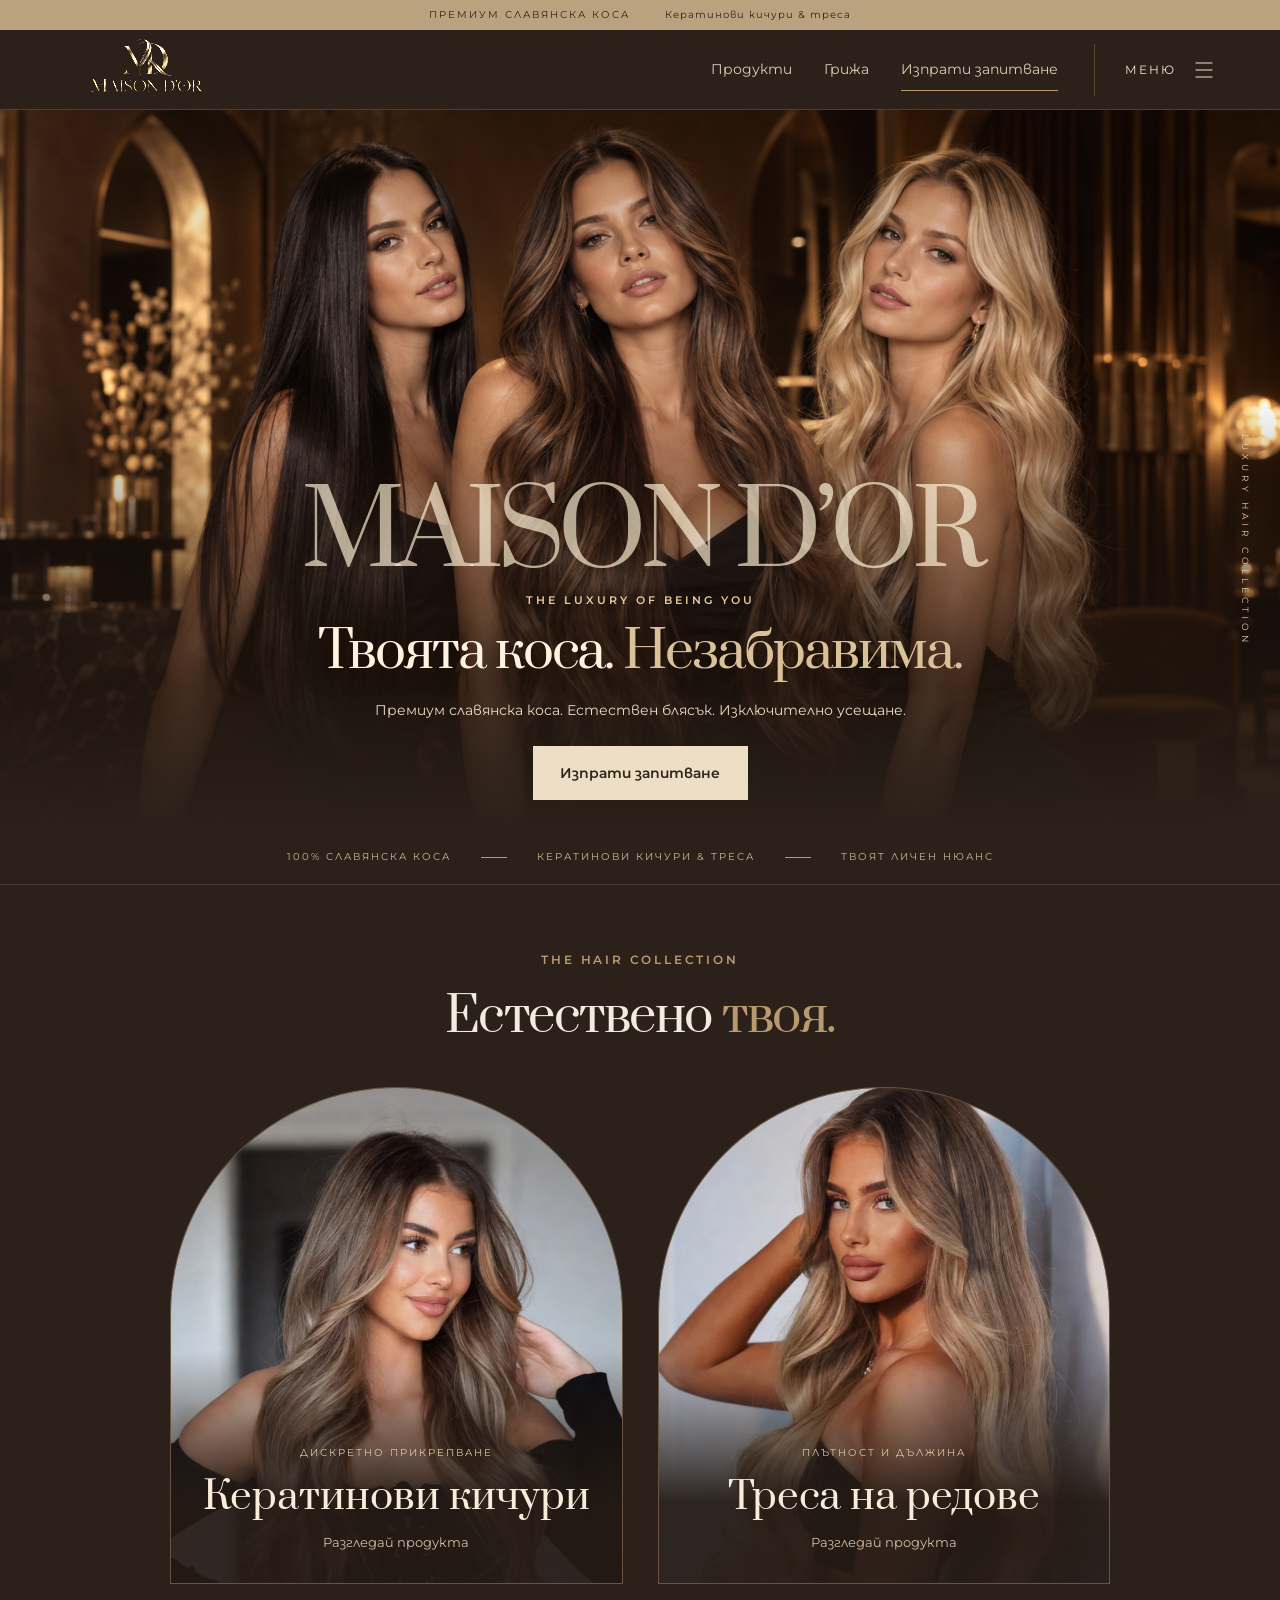
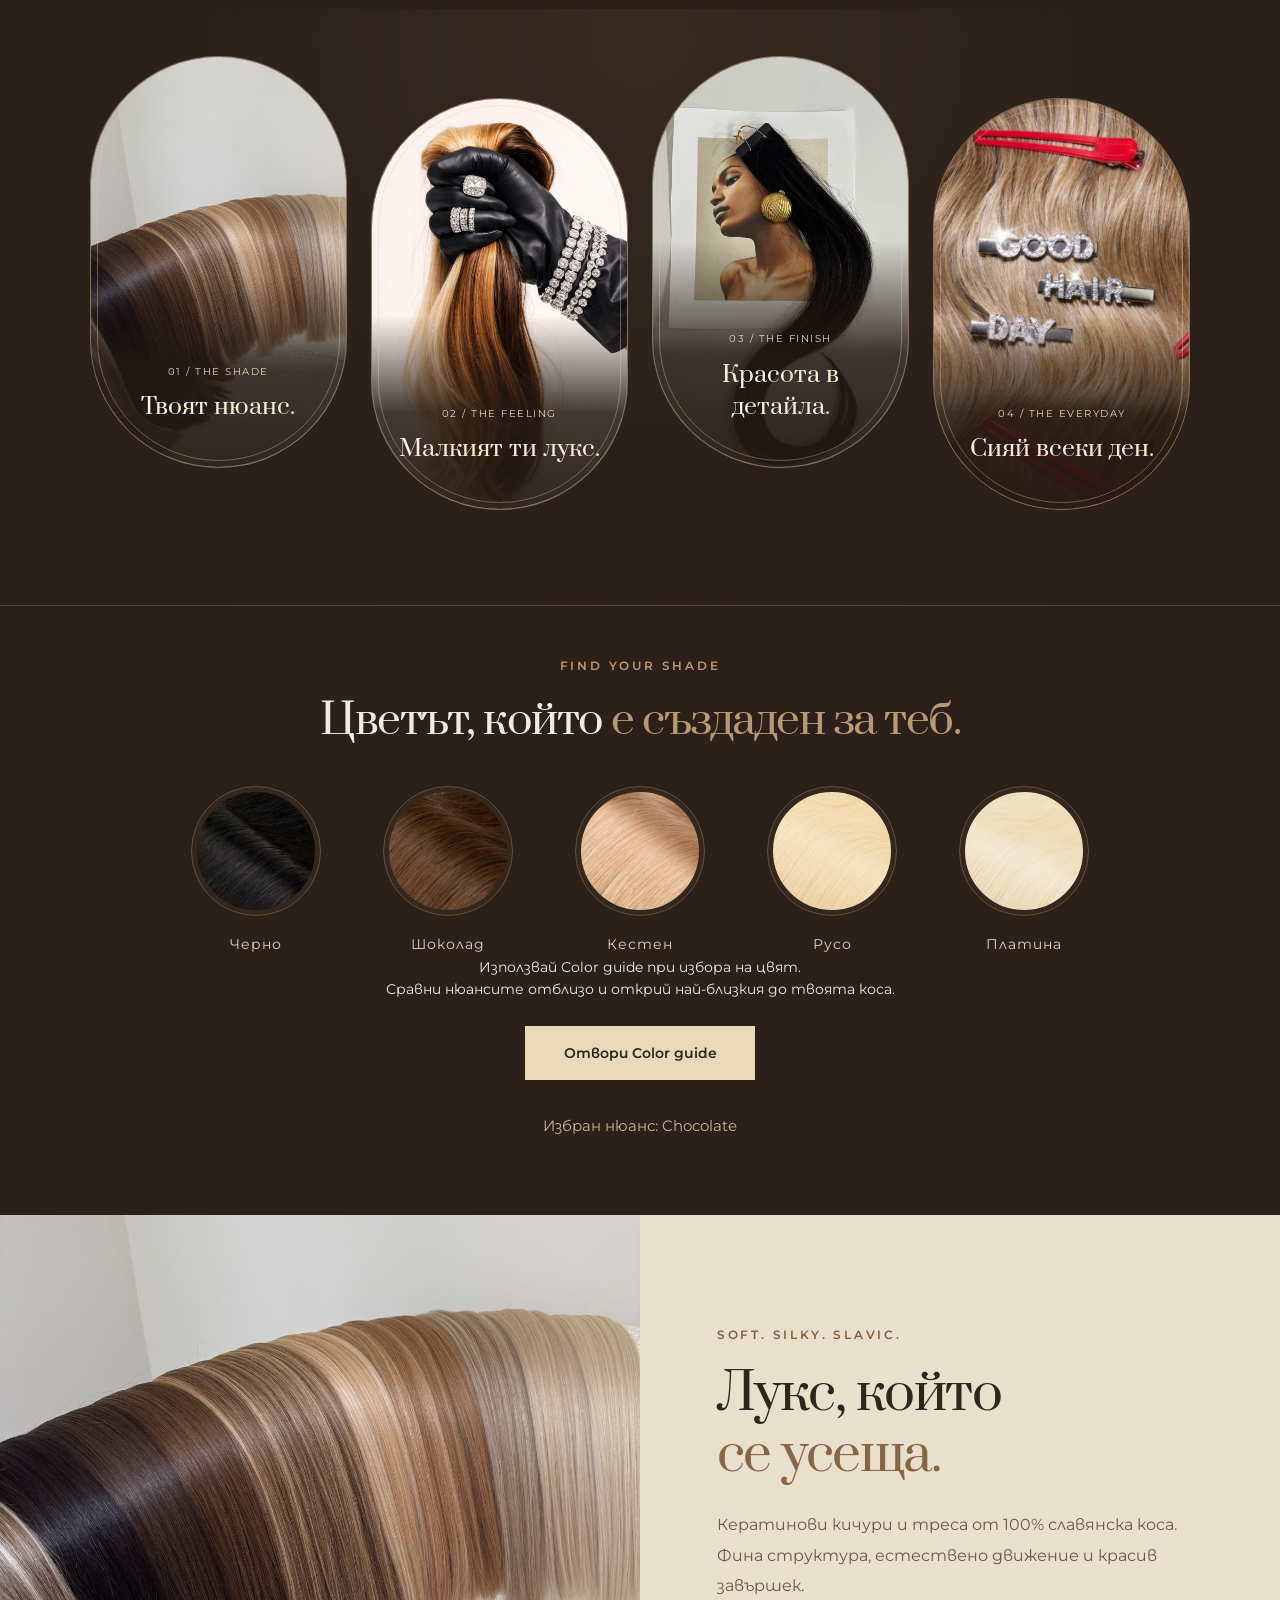
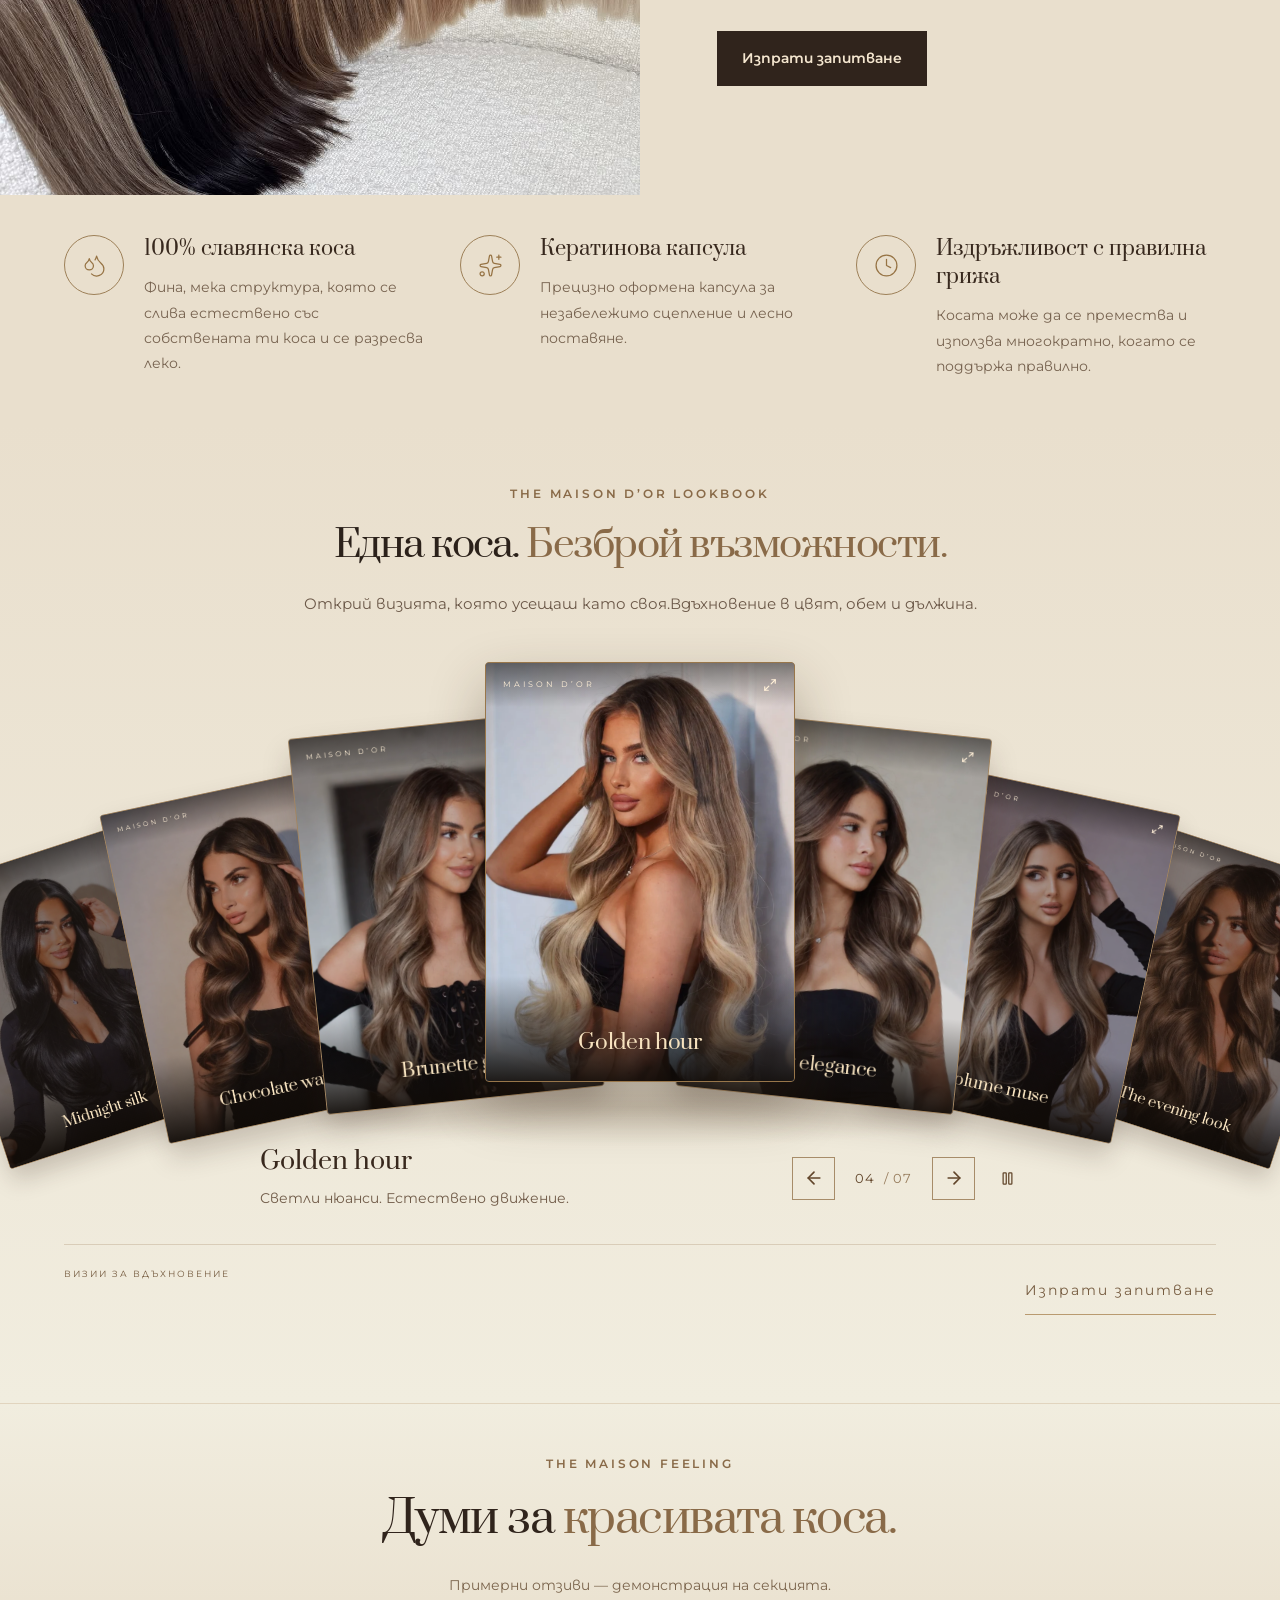
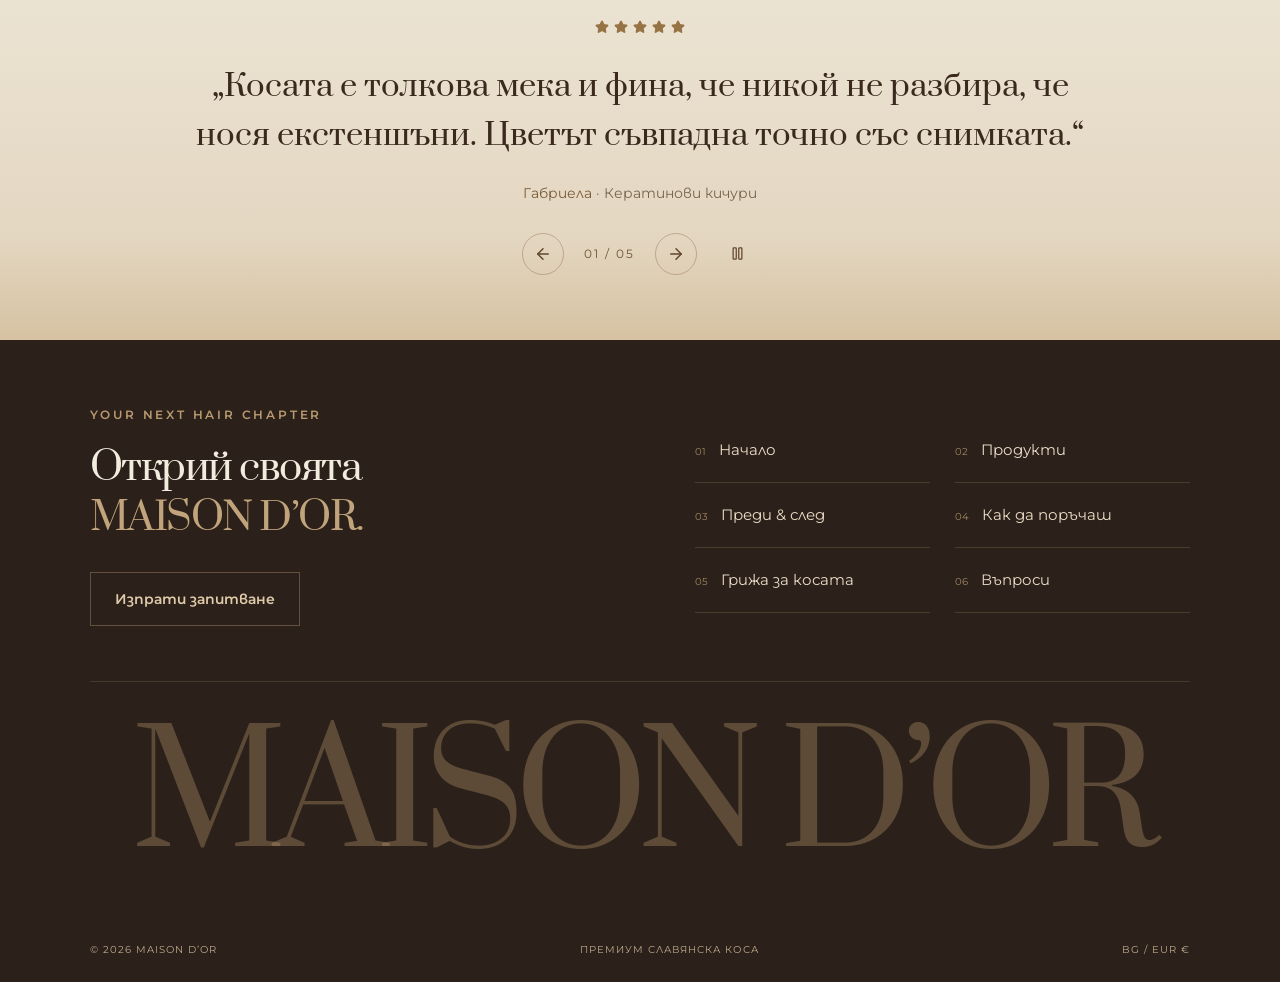
==== commit 8cf45919: "Add files via upload" ====
--- a/index.html
+++ b/index.html
@@ -1 +1 @@
-<!doctype html><html lang="bg"><head><meta charset="utf-8"><meta name="viewport" content="width=device-width,initial-scale=1"><meta name="theme-color" content="#2b211a"><meta name="description" content="MAISON D’OR — премиум славянска коса. Кератинови кичури и треса на редове. Избери цвят, грамаж и дължина."><title>MAISON D’OR — Премиум славянска коса</title><link rel="icon" type="image/svg+xml" href="./favicon.svg"><link rel="stylesheet" href="./style.css"><script src="./contact.js"></script><script defer src="./main.js"></script></head><body><div id="root"></div><noscript>За разглеждане на колекцията включи JavaScript в браузъра си.</noscript></body></html>+<!doctype html><html lang="bg"><head><meta charset="utf-8"><meta name="viewport" content="width=device-width,initial-scale=1"><meta name="theme-color" content="#2b211a"><meta name="description" content="MAISON D’OR — премиум славянска коса. Кератинови кичури и треса на редове. Избери цвят, грамаж и дължина."><title>MAISON D’OR — Премиум славянска коса</title><link rel="icon" type="image/svg+xml" href="./favicon.svg"><link rel="stylesheet" href="./style.css?v=1790697803243"><script src="./contact.js"></script><script defer src="./main.js?v=1790697803243"></script></head><body><div id="root"></div><noscript>За разглеждане на колекцията включи JavaScript в браузъра си.</noscript></body></html>
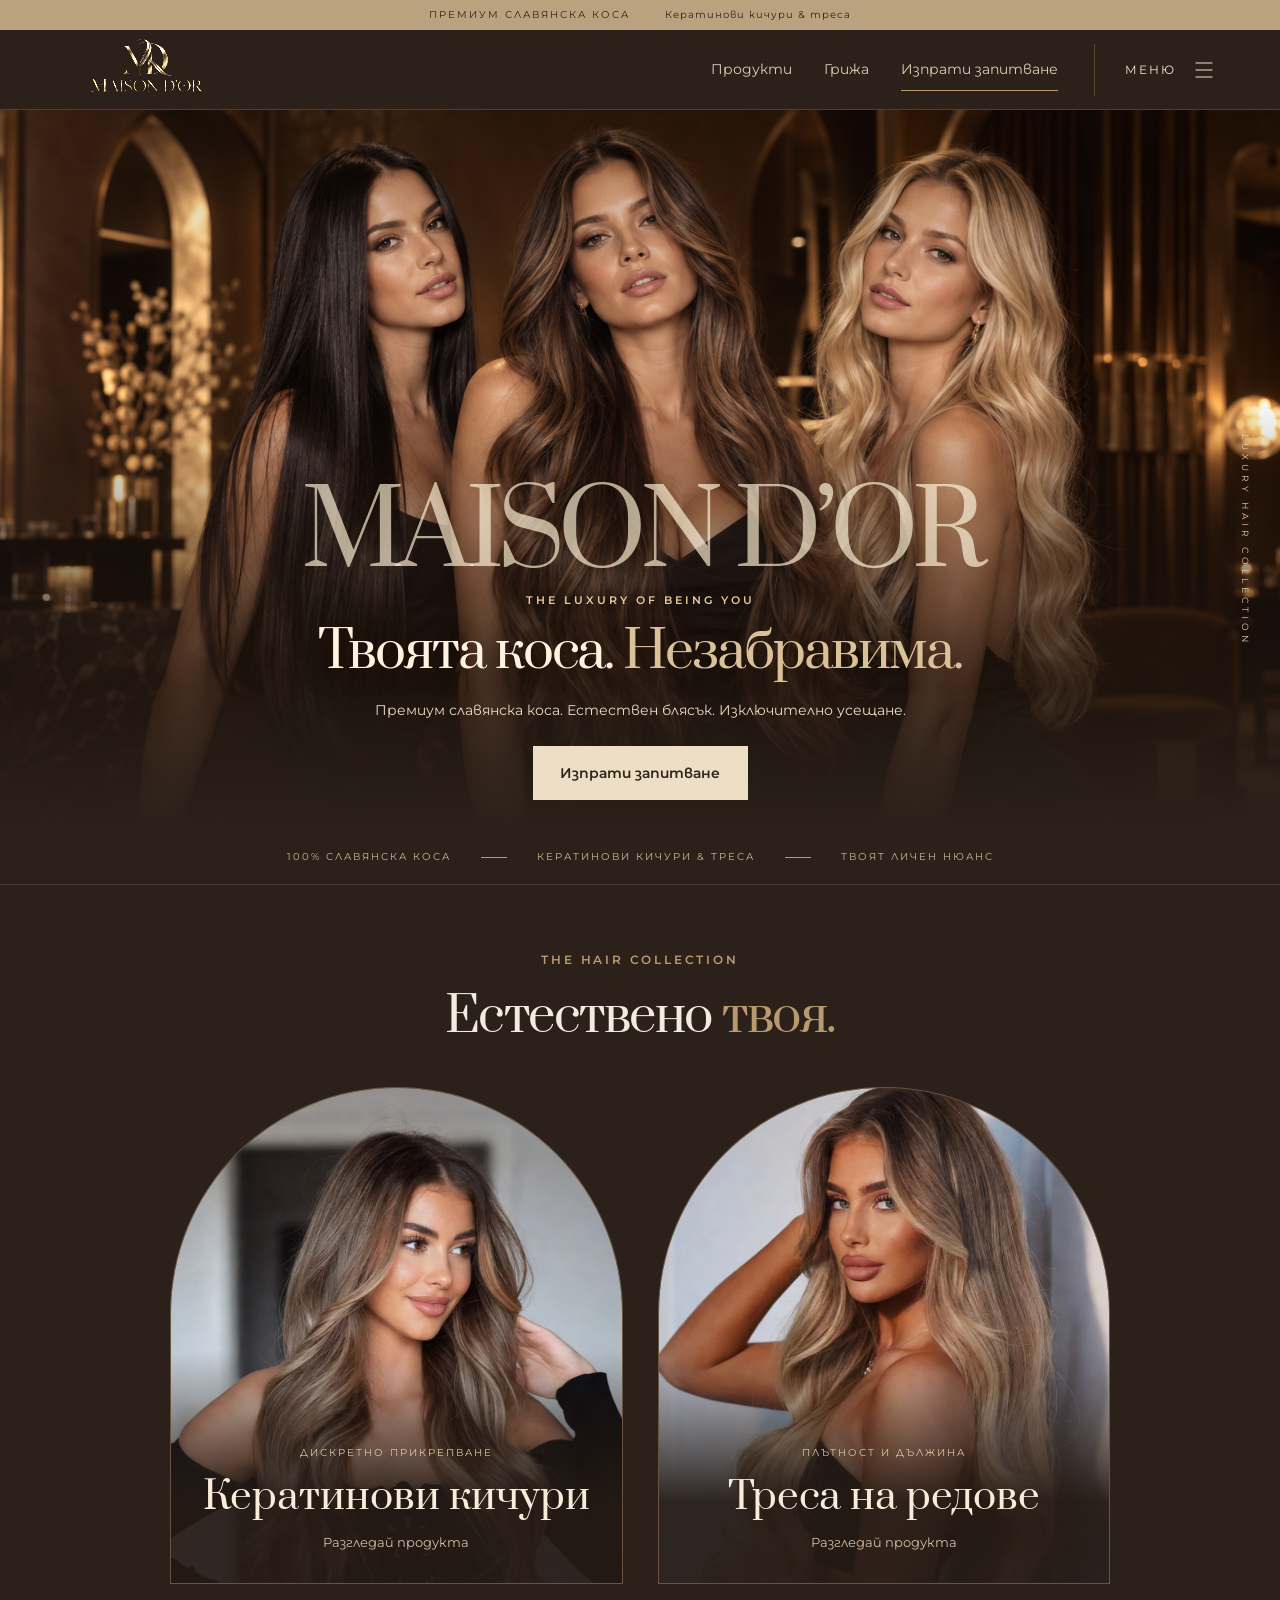
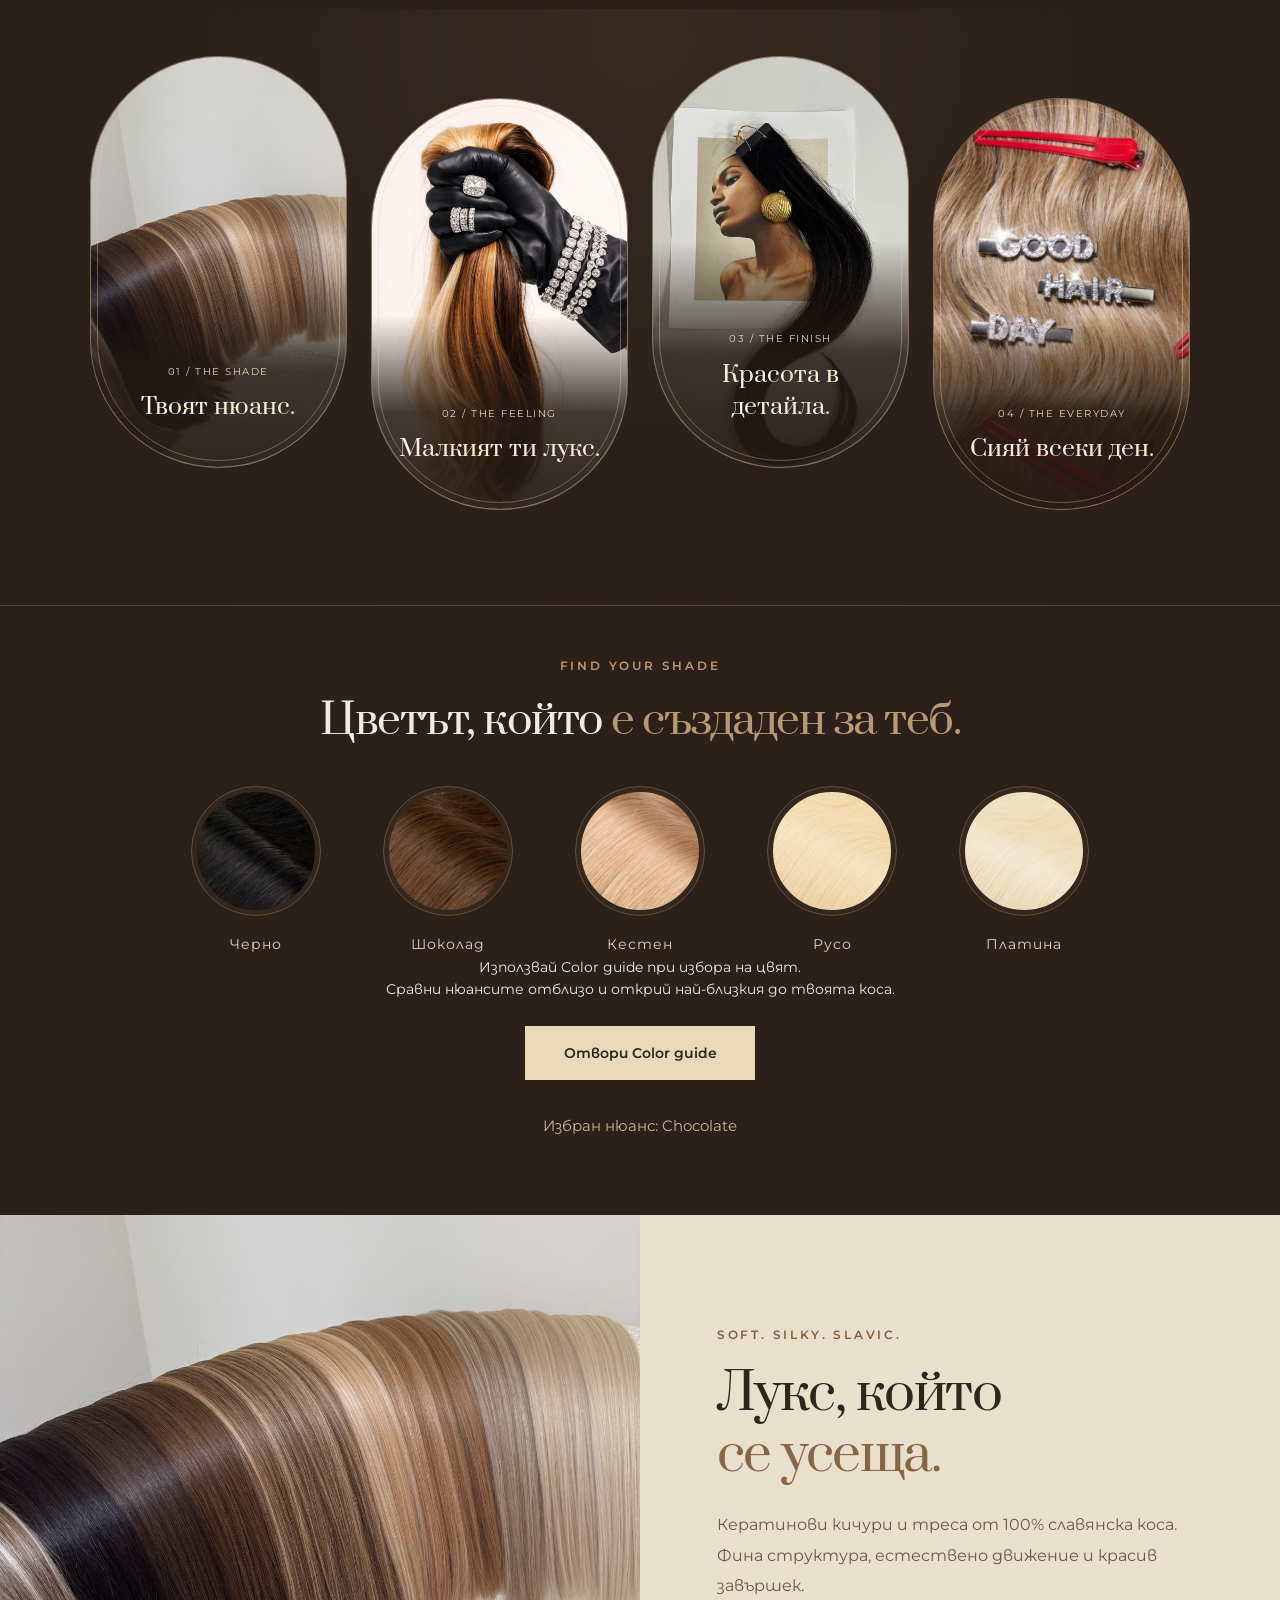
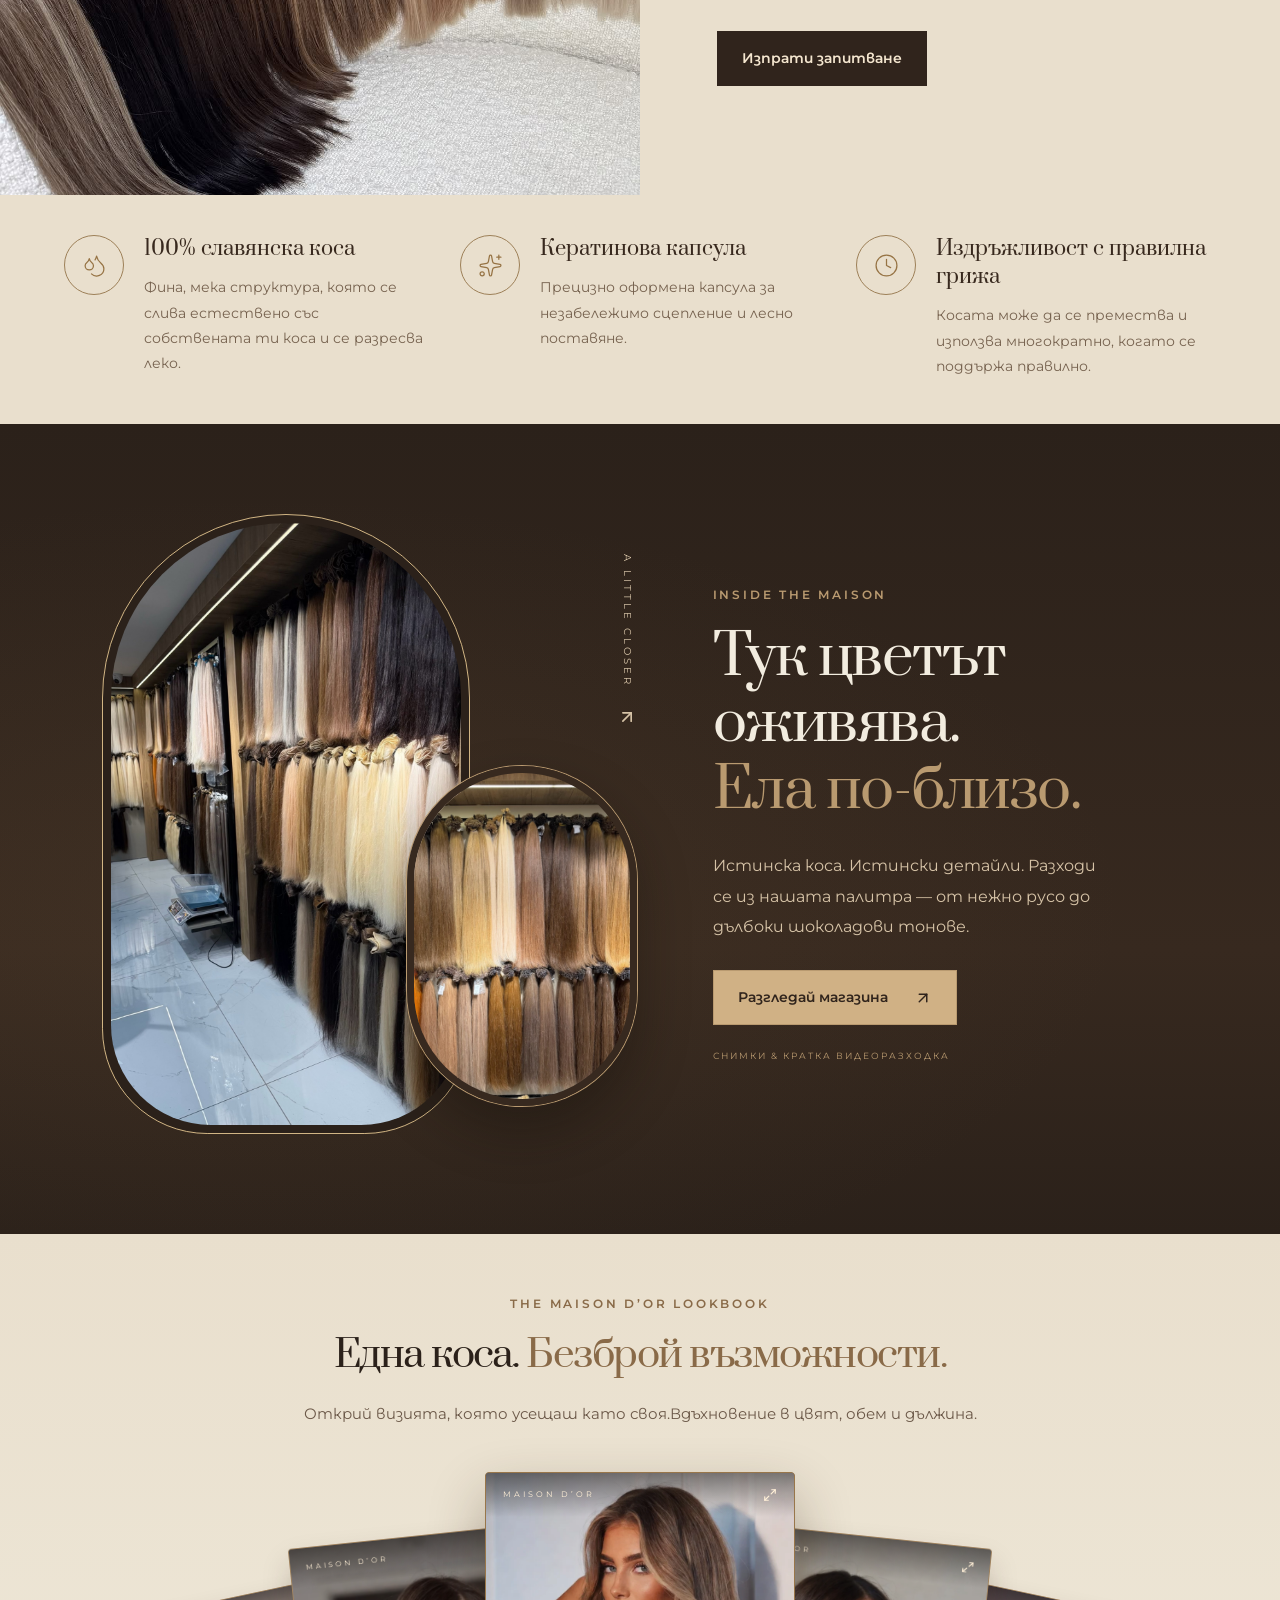
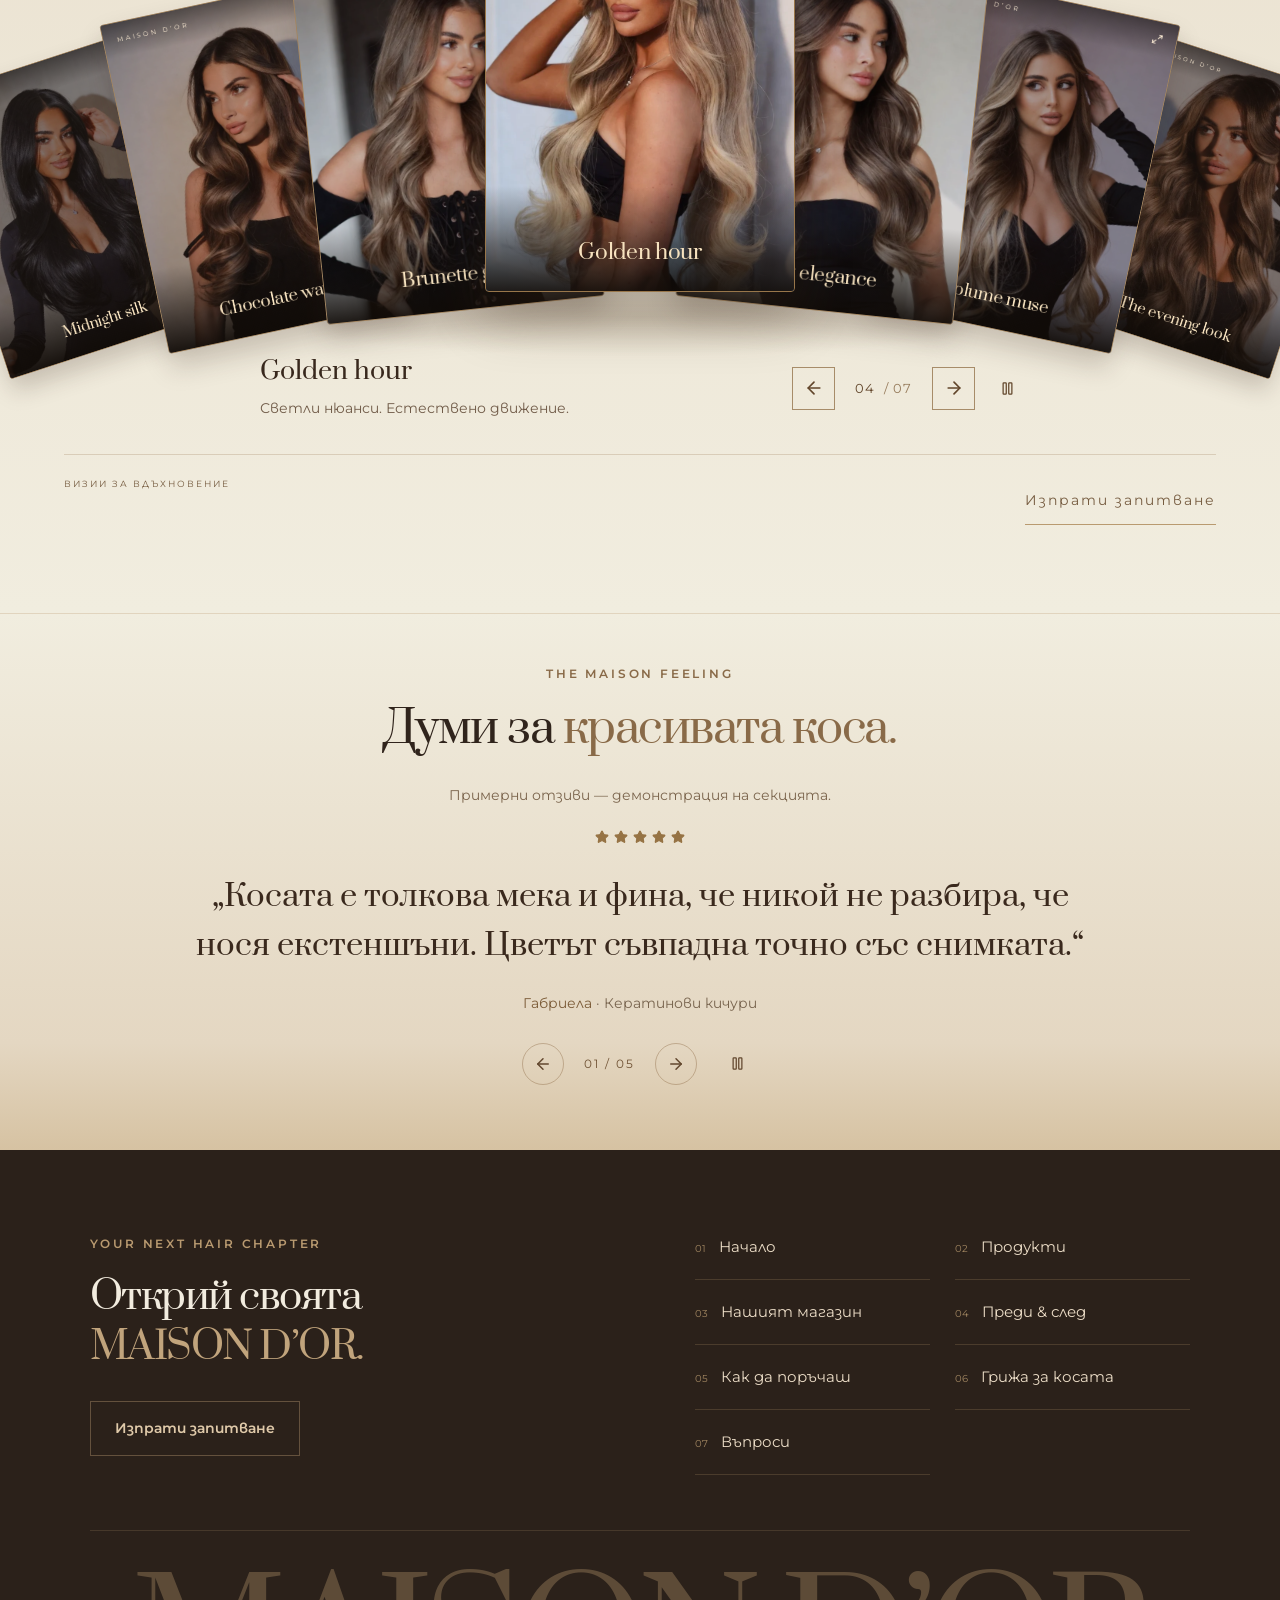
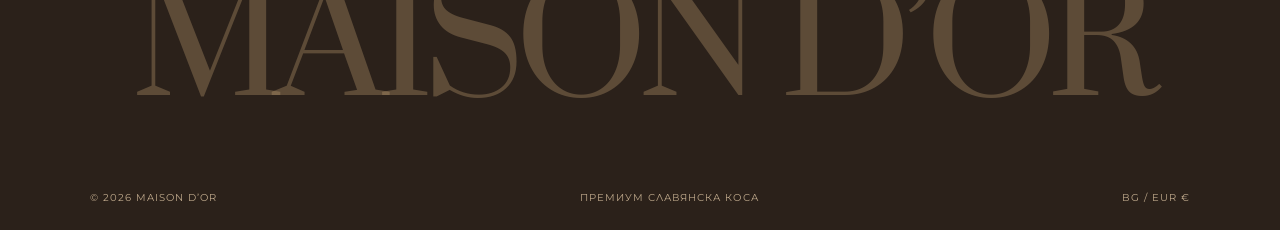
==== commit 70a96bbb: "Add files via upload" ====
--- a/index.html
+++ b/index.html
@@ -1 +1 @@
-<!doctype html><html lang="bg"><head><meta charset="utf-8"><meta name="viewport" content="width=device-width,initial-scale=1"><meta name="theme-color" content="#2b211a"><meta name="description" content="MAISON D’OR — премиум славянска коса. Кератинови кичури и треса на редове. Избери цвят, грамаж и дължина."><title>MAISON D’OR — Премиум славянска коса</title><link rel="icon" type="image/svg+xml" href="./favicon.svg"><link rel="stylesheet" href="./style.css?v=1790697803243"><script src="./contact.js"></script><script defer src="./main.js?v=1790697803243"></script></head><body><div id="root"></div><noscript>За разглеждане на колекцията включи JavaScript в браузъра си.</noscript></body></html>+<!doctype html><html lang="bg"><head><meta charset="utf-8"><meta name="viewport" content="width=device-width,initial-scale=1"><meta name="theme-color" content="#2b211a"><meta name="description" content="MAISON D’OR — премиум славянска коса. Кератинови кичури и треса на редове. Избери цвят, грамаж и дължина."><title>MAISON D’OR — Премиум славянска коса</title><link rel="icon" type="image/svg+xml" href="./favicon.svg"><link rel="stylesheet" href="./style.css?v=1790719012930"><script src="./contact.js"></script><script defer src="./main.js?v=1790719012930"></script></head><body><div id="root"></div><noscript>За разглеждане на колекцията включи JavaScript в браузъра си.</noscript></body></html>
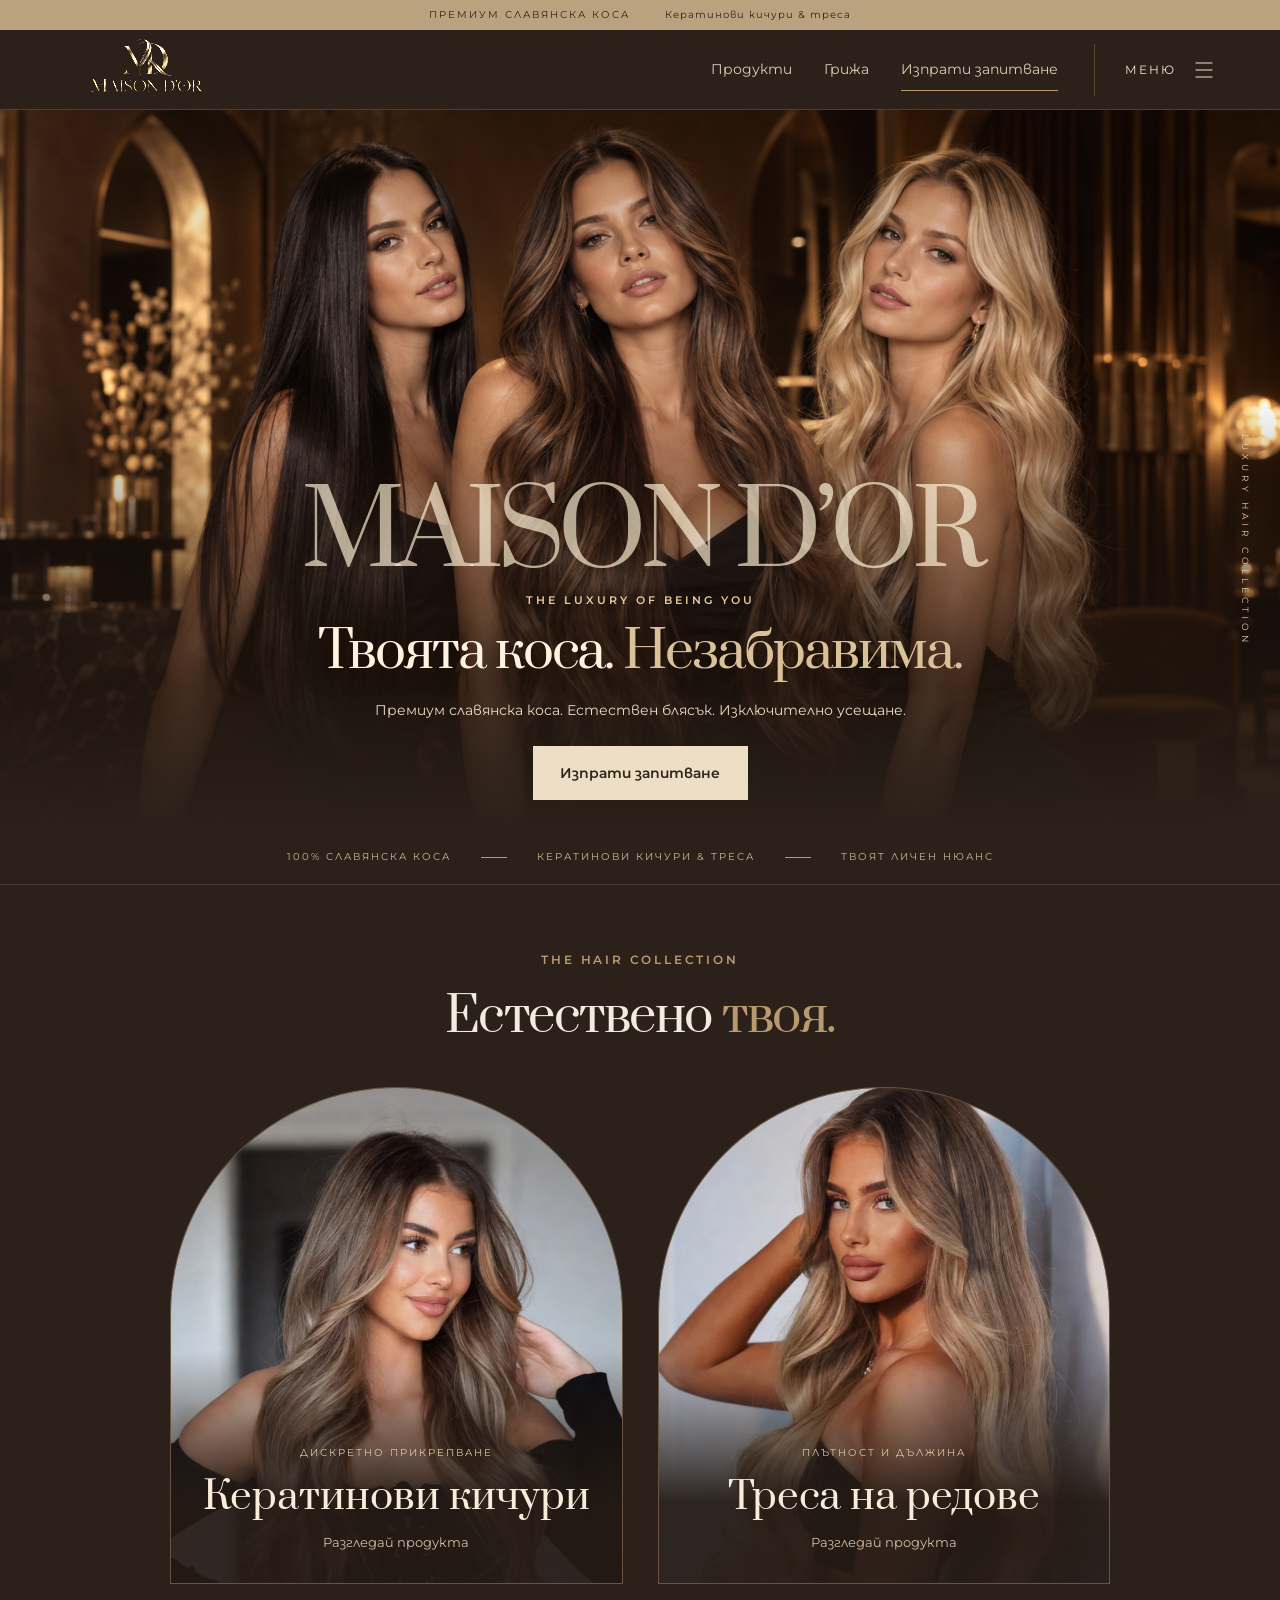
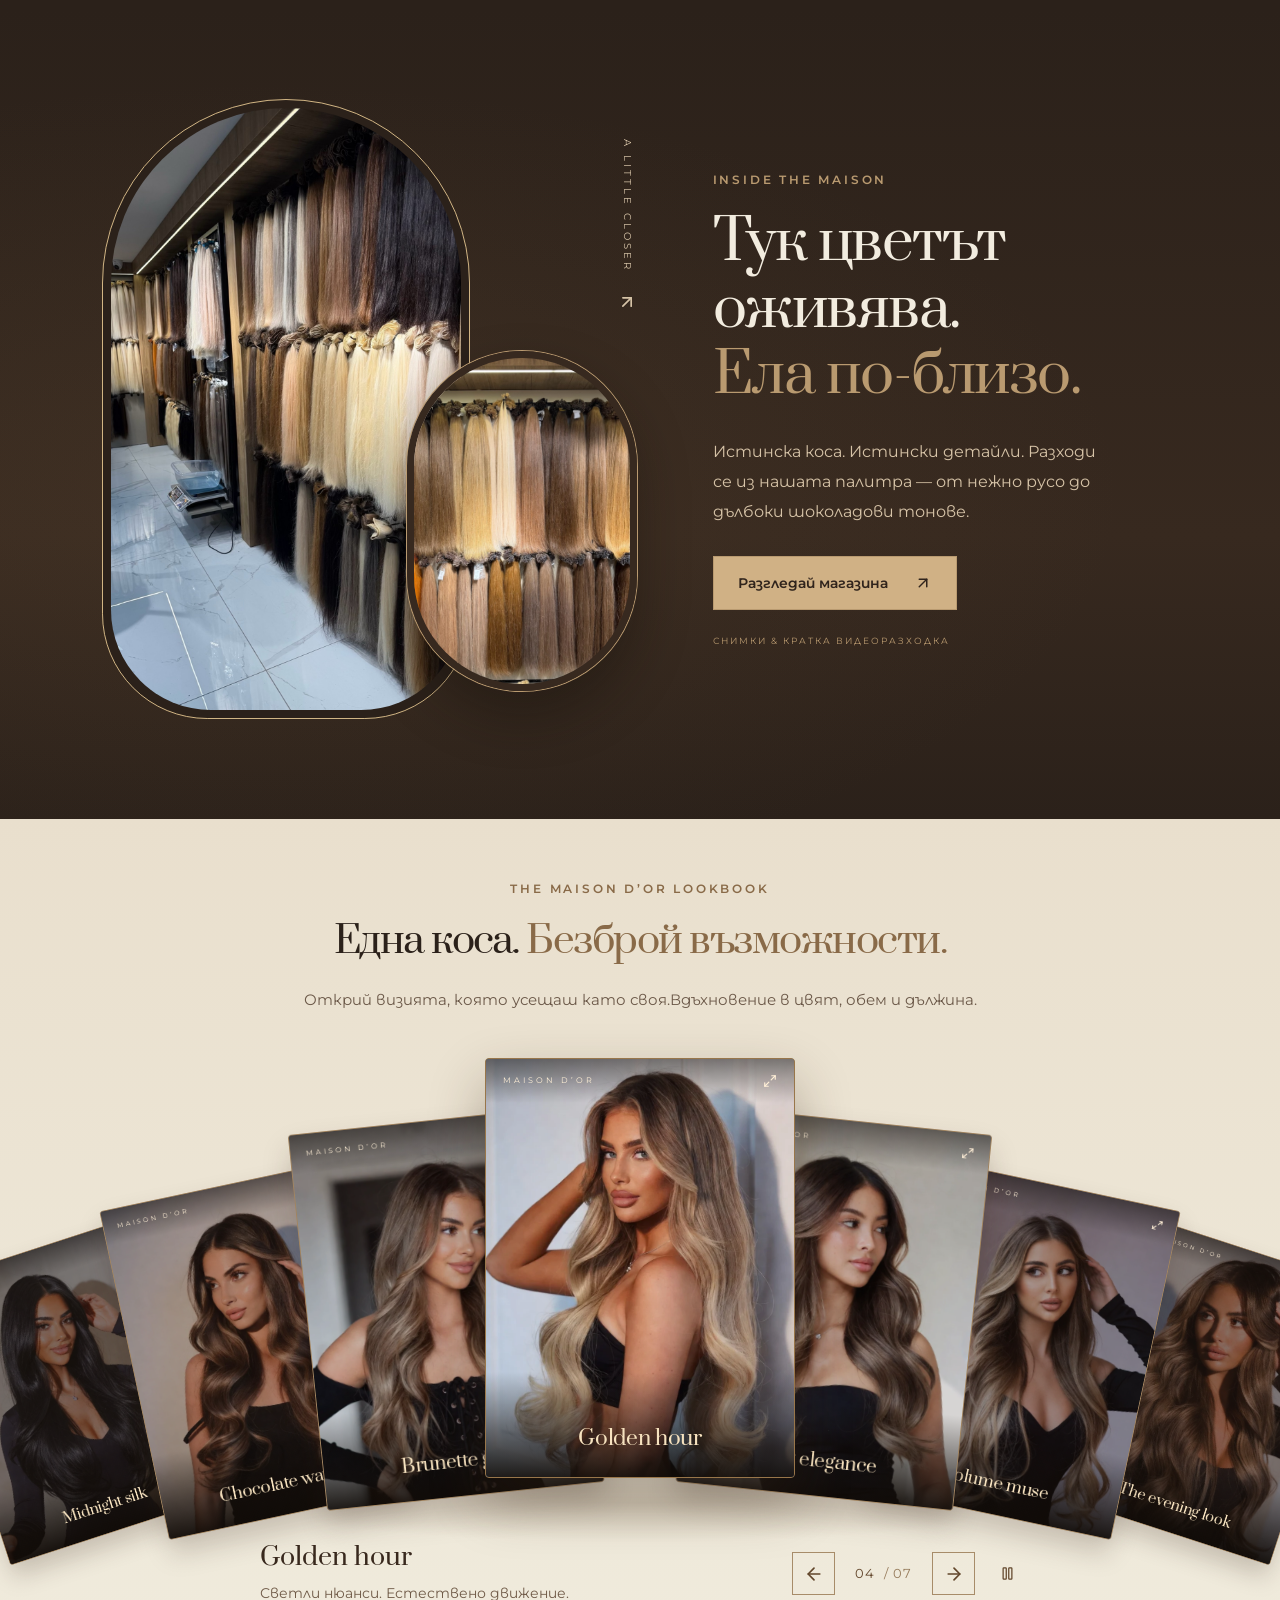
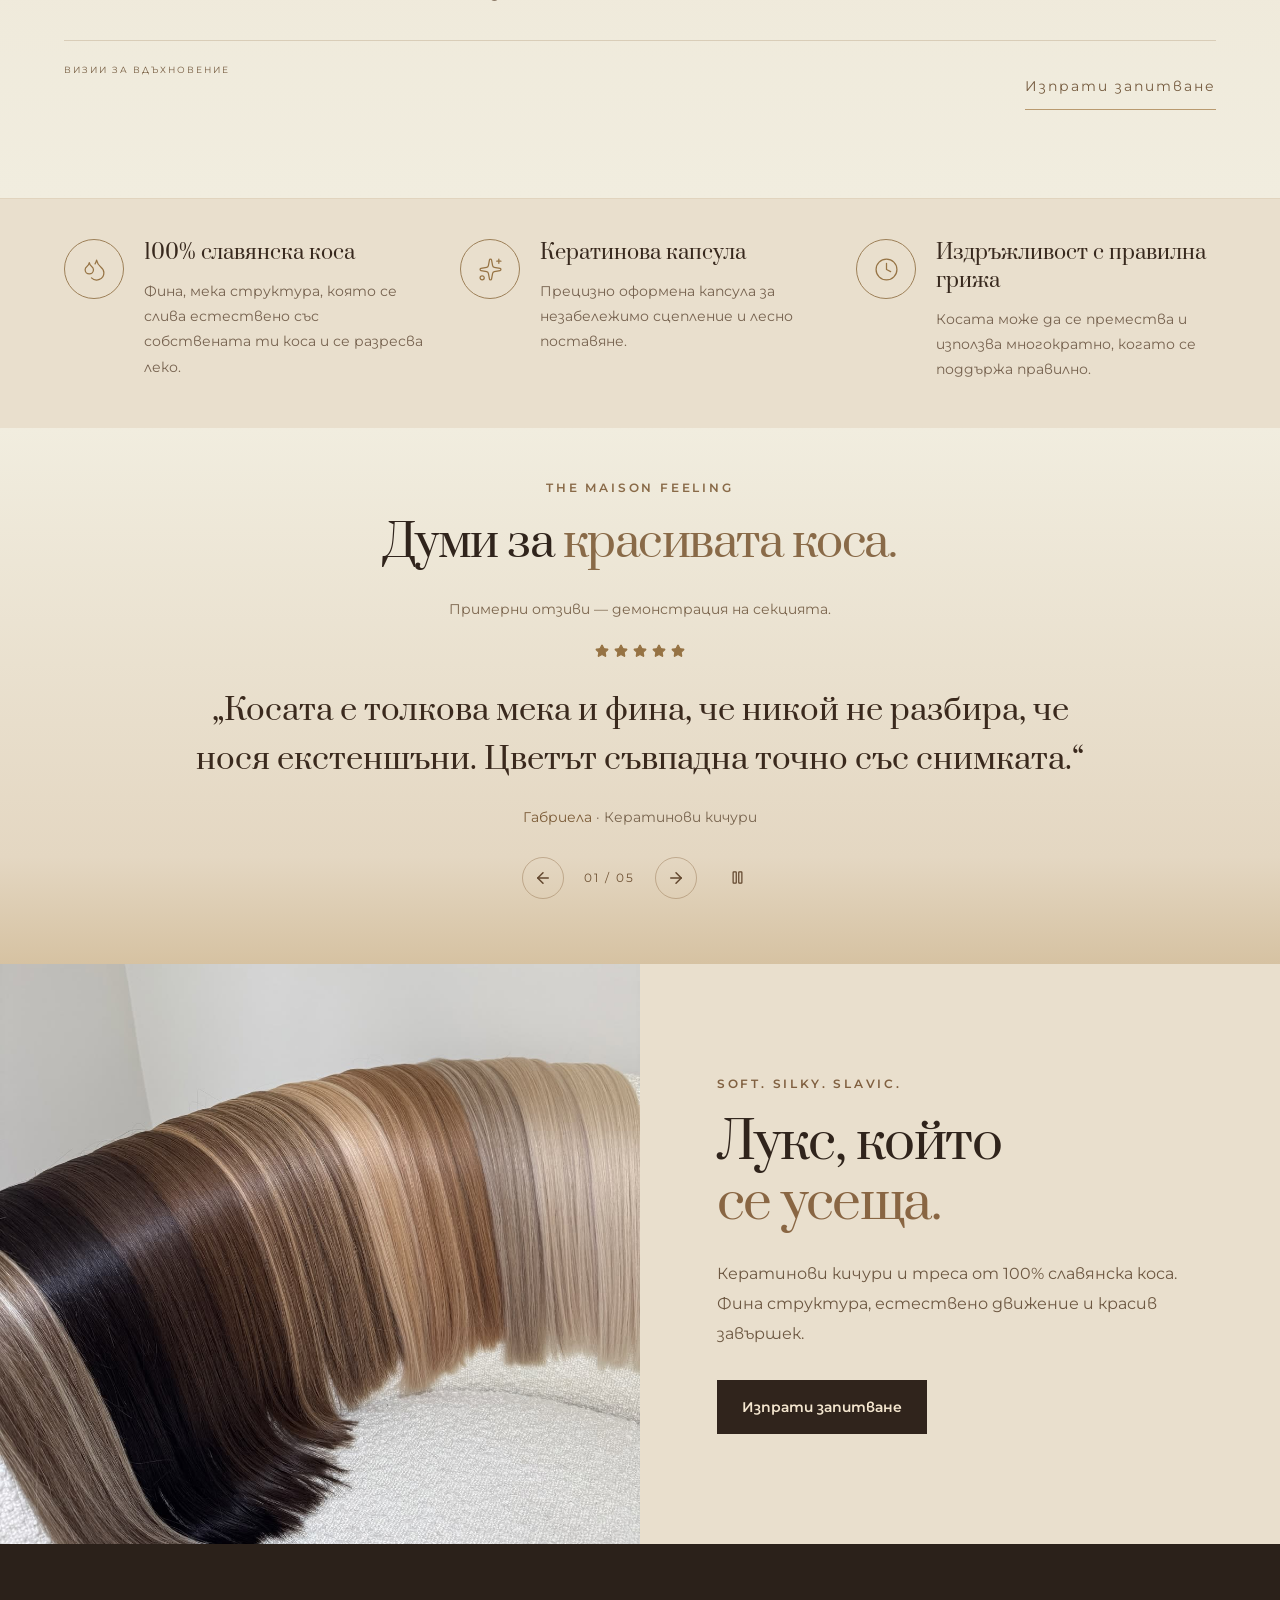
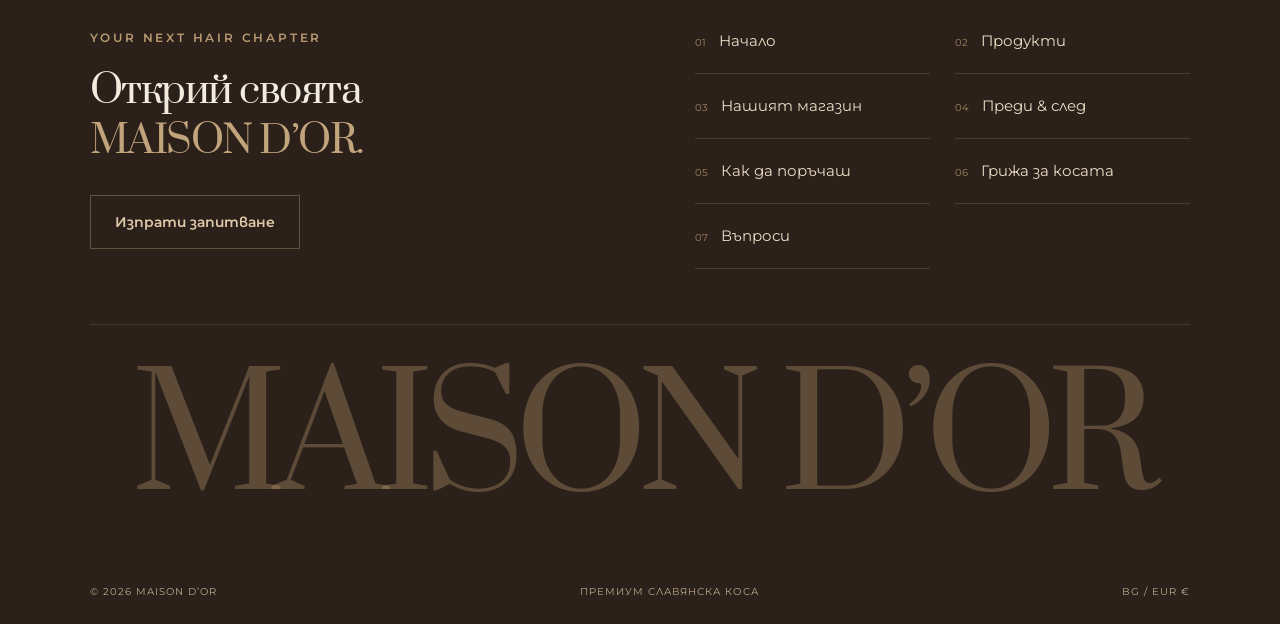
==== commit 4477e5d4: "Add files via upload" ====
--- a/index.html
+++ b/index.html
@@ -1 +1 @@
-<!doctype html><html lang="bg"><head><meta charset="utf-8"><meta name="viewport" content="width=device-width,initial-scale=1"><meta name="theme-color" content="#2b211a"><meta name="description" content="MAISON D’OR — премиум славянска коса. Кератинови кичури и треса на редове. Избери цвят, грамаж и дължина."><title>MAISON D’OR — Премиум славянска коса</title><link rel="icon" type="image/svg+xml" href="./favicon.svg"><link rel="stylesheet" href="./style.css?v=1790719012930"><script src="./contact.js"></script><script defer src="./main.js?v=1790719012930"></script></head><body><div id="root"></div><noscript>За разглеждане на колекцията включи JavaScript в браузъра си.</noscript></body></html>+<!doctype html><html lang="bg"><head><meta charset="utf-8"><meta name="viewport" content="width=device-width,initial-scale=1"><meta name="theme-color" content="#2b211a"><meta name="description" content="MAISON D’OR — премиум славянска коса. Кератинови кичури и треса на редове. Избери цвят, грамаж и дължина."><title>MAISON D’OR — Премиум славянска коса</title><link rel="icon" type="image/svg+xml" href="./favicon.svg"><link rel="stylesheet" href="./style.css?v=1790757936034"><script src="./contact.js"></script><script defer src="./main.js?v=1790757936034"></script></head><body><div id="root"></div><noscript>За разглеждане на колекцията включи JavaScript в браузъра си.</noscript></body></html>
